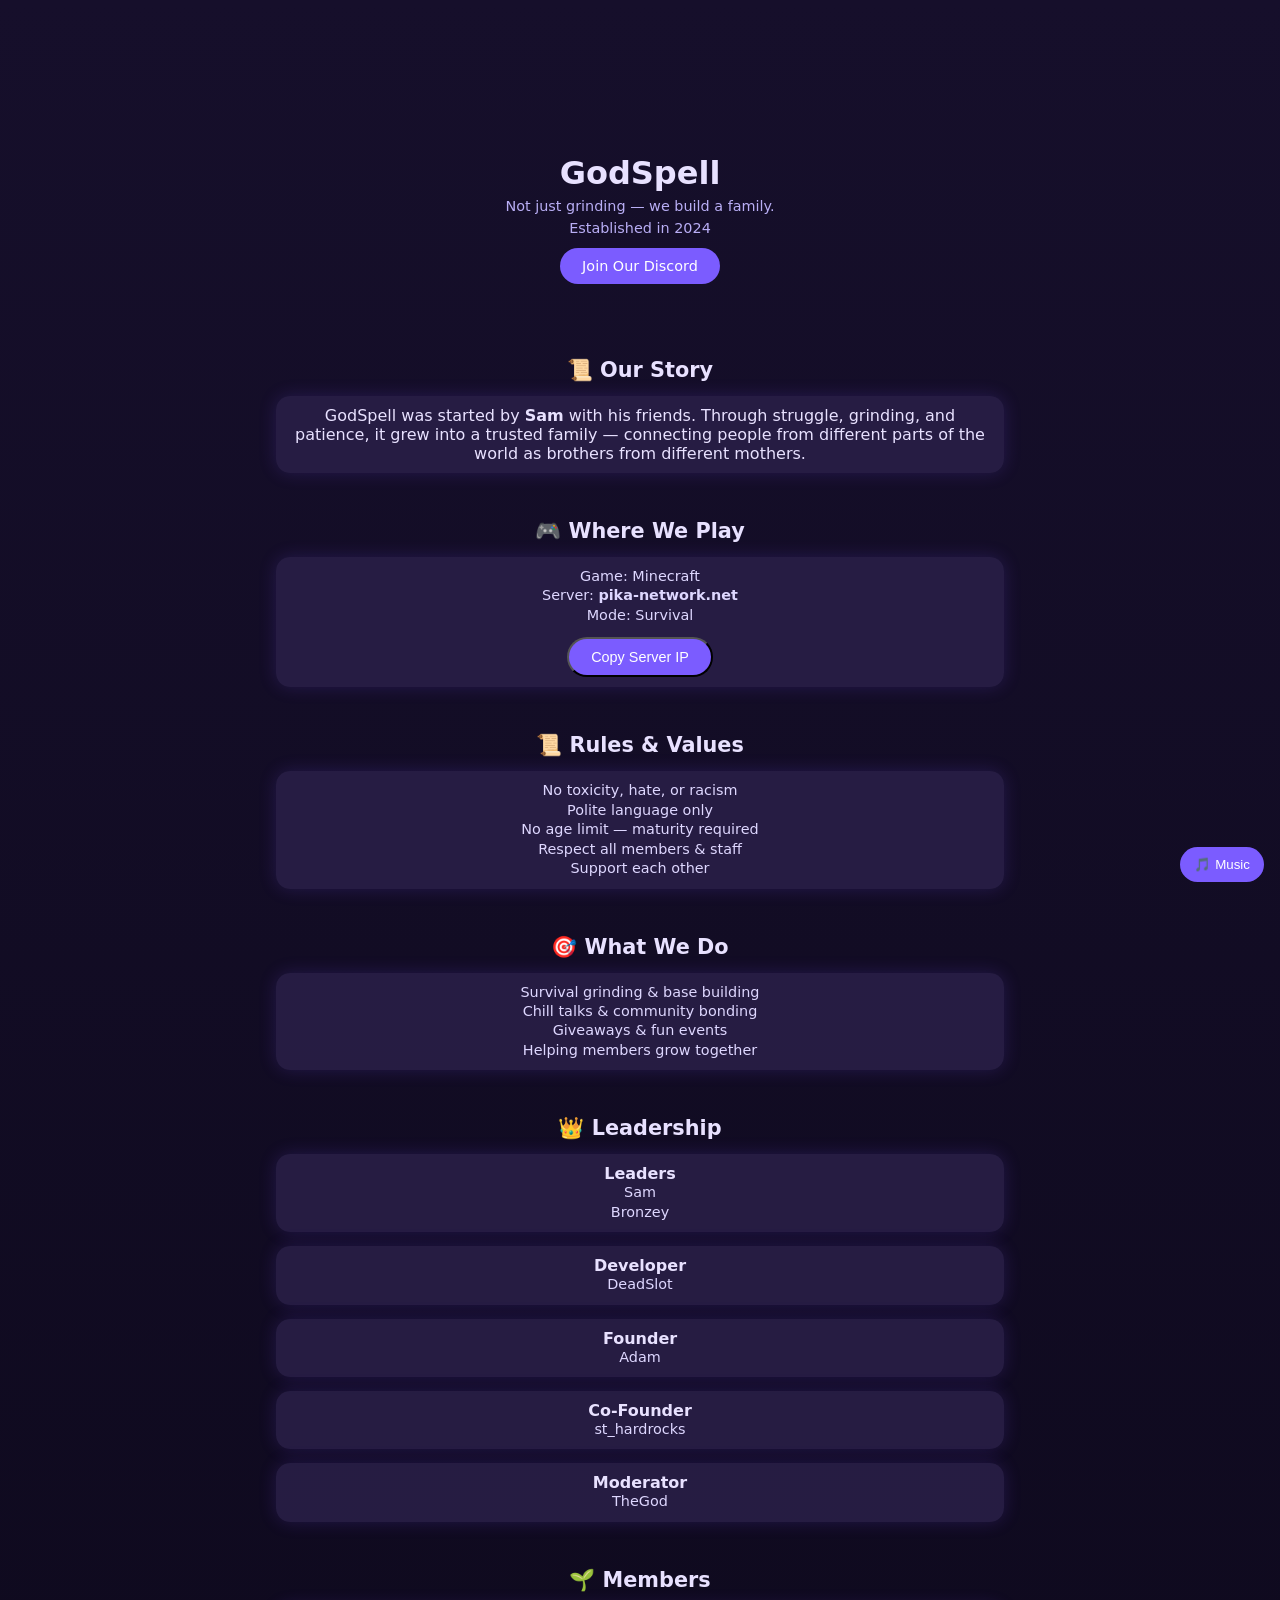
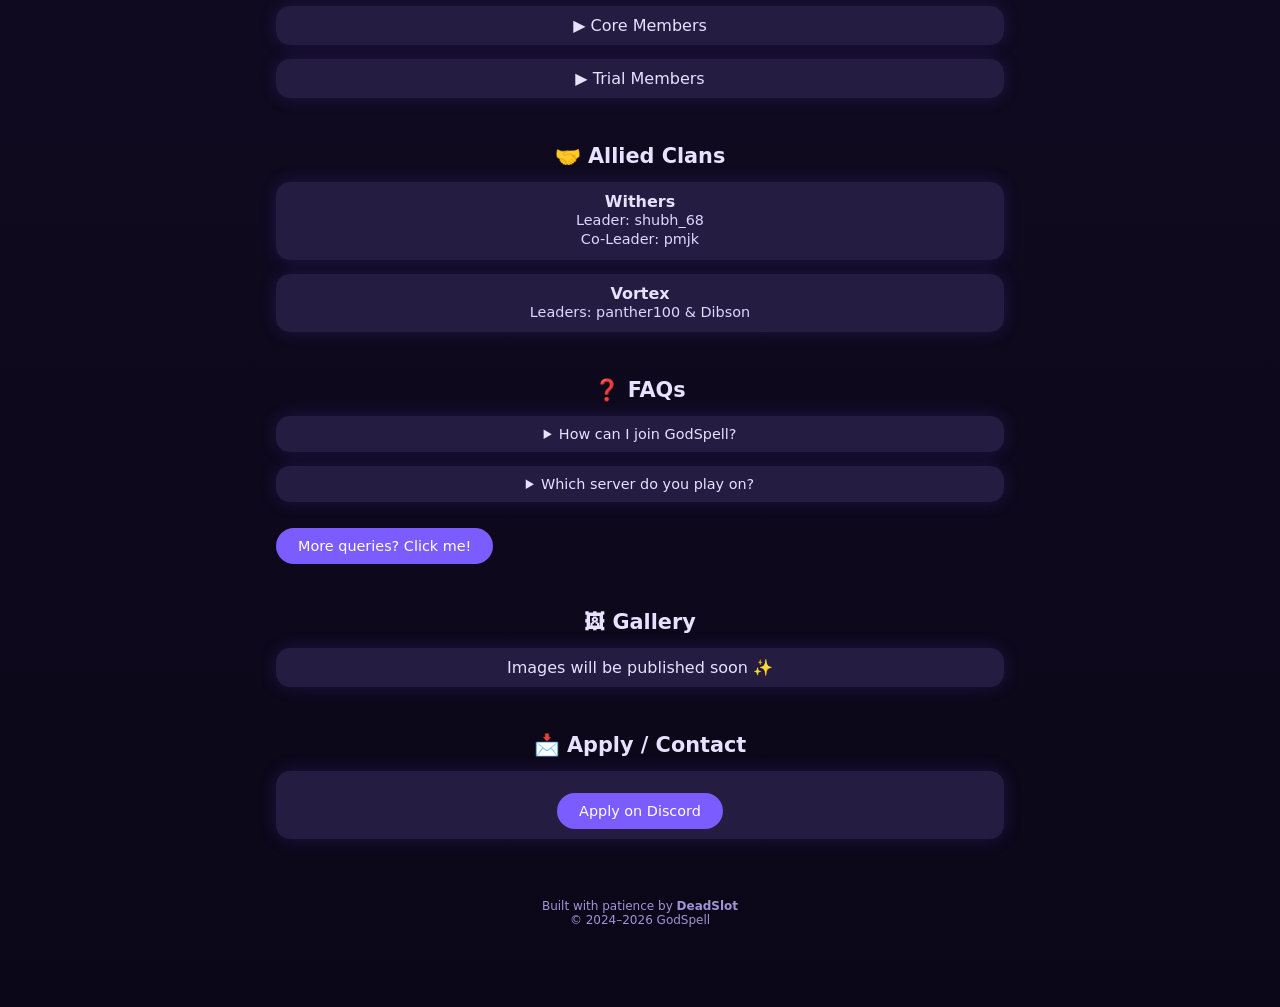
==== index.html @ ba887609 "Update index.html" ====
<!DOCTYPE html>
<html lang="en">
<head>
  <meta charset="UTF-8" />
  <meta name="viewport" content="width=device-width, initial-scale=1.0" />
  <title>GodSpell</title>
  <link rel="stylesheet" href="style.css" />
</head>

<body>

  <!-- BACKGROUND LAYERS -->
  <canvas id="bg-canvas"></canvas>
  <div id="particles"></div>

  <!-- HERO -->
  <header class="hero">
    <h1>GodSpell</h1>
    <p class="subtitle">Not just grinding — we build a family.</p>
    <p class="subtitle">Established in 2024</p>
    <a class="btn primary" href="https://discord.gg/YQVF7sy2gR">Join Our Discord</a>
  </header>

  <main class="container">

    <!-- STORY -->
    <section class="section">
      <h2>📜 Our Story</h2>
      <div class="card">
        GodSpell was started by <b>Sam</b> with his friends.  
        Through struggle, grinding, and patience, it grew into a trusted family —  
        connecting people from different parts of the world as brothers from different mothers.
      </div>
    </section>

    <!-- WHERE WE PLAY -->
    <section class="section">
      <h2>🎮 Where We Play</h2>
      <div class="card">
        <p>Game: Minecraft</p>
        <p>Server: <b>pika-network.net</b></p>
        <p>Mode: Survival</p>
        <button class="btn">Copy Server IP</button>
      </div>
    </section>

    <!-- RULES -->
    <section class="section">
      <h2>📜 Rules & Values</h2>
      <div class="card list">
        <p>No toxicity, hate, or racism</p>
        <p>Polite language only</p>
        <p>No age limit — maturity required</p>
        <p>Respect all members & staff</p>
        <p>Support each other</p>
      </div>
    </section>

    <!-- WHAT WE DO -->
    <section class="section">
      <h2>🎯 What We Do</h2>
      <div class="card list">
        <p>Survival grinding & base building</p>
        <p>Chill talks & community bonding</p>
        <p>Giveaways & fun events</p>
        <p>Helping members grow together</p>
      </div>
    </section>

    <!-- LEADERSHIP -->
    <section class="section">
      <h2>👑 Leadership</h2>

      <div class="card">
        <strong>Leaders</strong>
        <p>Sam</p>
        <p>Bronzey</p>
      </div>

      <div class="card">
        <strong>Developer</strong>
        <p>DeadSlot</p>
      </div>

      <div class="card">
        <strong>Founder</strong>
        <p>Adam</p>
      </div>

      <div class="card">
        <strong>Co-Founder</strong>
        <p>st_hardrocks</p>
      </div>

      <div class="card">
        <strong>Moderator</strong>
        <p>TheGod</p>
      </div>
    </section>

    <!-- MEMBERS -->
    <section class="section">
      <h2>🌱 Members</h2>
      <div class="card collapsible">▶ Core Members</div>
      <div class="card collapsible">▶ Trial Members</div>
    </section>

    <!-- ALLIES -->
    <section class="section">
      <h2>🤝 Allied Clans</h2>

      <div class="card">
        <strong>Withers</strong>
        <p>Leader: shubh_68</p>
        <p>Co-Leader: pmjk</p>
      </div>

      <div class="card">
        <strong>Vortex</strong>
        <p>Leaders: panther100 & Dibson</p>
      </div>
    </section>

    <!-- FAQ -->
    <section class="section">
      <h2>❓ FAQs</h2>

      <details class="card">
        <summary>How can I join GodSpell?</summary>
        <p>Join our Discord and apply for Trial or Core member.</p>
      </details>

      <details class="card">
        <summary>Which server do you play on?</summary>
        <p>Minecraft Survival on pika-network.net</p>
      </details>

      <a class="btn secondary" href="faq.html">More queries? Click me!</a>
    </section>

    <!-- GALLERY -->
    <section class="section">
      <h2>🖼 Gallery</h2>
      <div class="card muted">Images will be published soon ✨</div>
    </section>

    <!-- APPLY -->
    <section class="section">
      <h2>📩 Apply / Contact</h2>
      <div class="card">
        <a class="btn primary" href="https://discord.gg/YQVF7sy2gR">Apply on Discord</a>
      </div>
    </section>

    <!-- FOOTER -->
    <footer>
      Built with patience by <b>DeadSlot</b><br />
      © 2024–2026 GodSpell
    </footer>

  </main>

  <!-- AUDIO -->
  <audio id="bg-music" src="sounds/music.mp3" loop></audio>
  <audio id="click-sound" src="sounds/click.mp3"></audio>

  <!-- MUSIC TOGGLE -->
  <button id="music-toggle">🎵 Music</button>

  <!-- SCRIPT -->
  <script src="script.js"></script>
</body>
</html>
---- style.css ----
* {
  margin: 0;
  padding: 0;
  box-sizing: border-box;
}

body {
  font-family: Poppins, system-ui, sans-serif;
  background: linear-gradient(180deg, #160f2b, #0b0718);
  color: #e8e1ff;
}

.container {
  max-width: 760px;
  margin: auto;
  padding: 24px 16px 80px;
}

.hero {
  text-align: center;
  margin-bottom: 50px;
}

h1 {
  font-size: 2rem;
}

.subtitle {
  font-size: 0.9rem;
  color: #b9aef5;
  margin-top: 6px;
}

section {
  margin-bottom: 46px;
}

h2 {
  text-align: center;
  font-size: 1.3rem;
  margin-bottom: 14px;
}

.card {
  background: rgba(40, 30, 70, 0.9);
  border-radius: 14px;
  padding: 10px 14px;
  margin-bottom: 14px;
  text-align: center;
  box-shadow: 0 0 18px rgba(120, 80, 255, 0.18);
  animation: softGlow 6s ease-in-out infinite;
}

@keyframes softGlow {
  0% { box-shadow: 0 0 16px rgba(120,80,255,0.15); }
  50% { box-shadow: 0 0 24px rgba(120,80,255,0.25); }
  100% { box-shadow: 0 0 16px rgba(120,80,255,0.15); }
}

.card p {
  font-size: 0.9rem;
  line-height: 1.35;
  color: #ded7ff;
}

.btn {
  display: inline-block;
  padding: 10px 22px;
  border-radius: 999px;
  background: #7b5cff;
  color: white;
  font-size: 0.9rem;
  text-decoration: none;
  margin-top: 12px;
}

details summary {
  cursor: pointer;
  font-size: 0.9rem;
}

#music-toggle {
  position: fixed;
  right: 16px;
  bottom: 18px;
  border: none;
  padding: 10px 14px;
  border-radius: 999px;
  background: #7b5cff;
  color: white;
}

footer {
  text-align: center;
  font-size: 0.75rem;
  color: #9f95d6;
  margin-top: 60px;
}
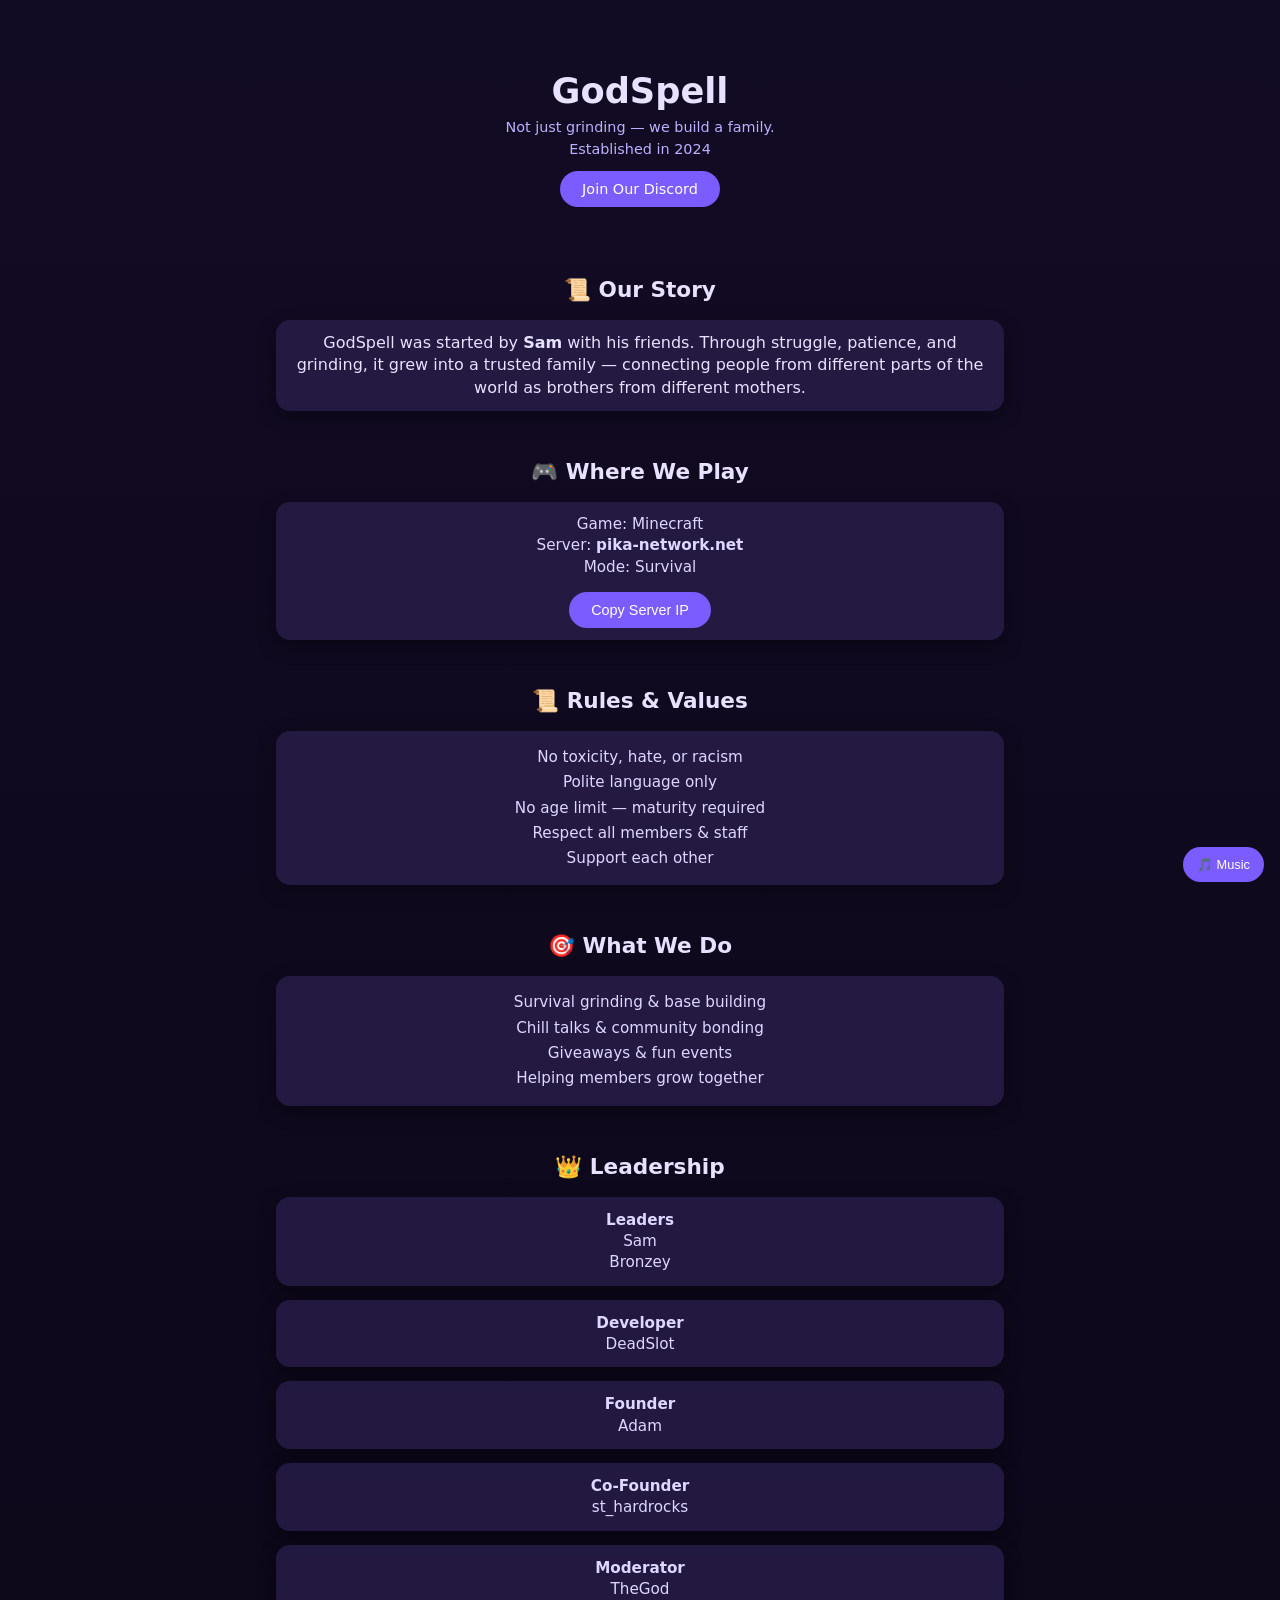
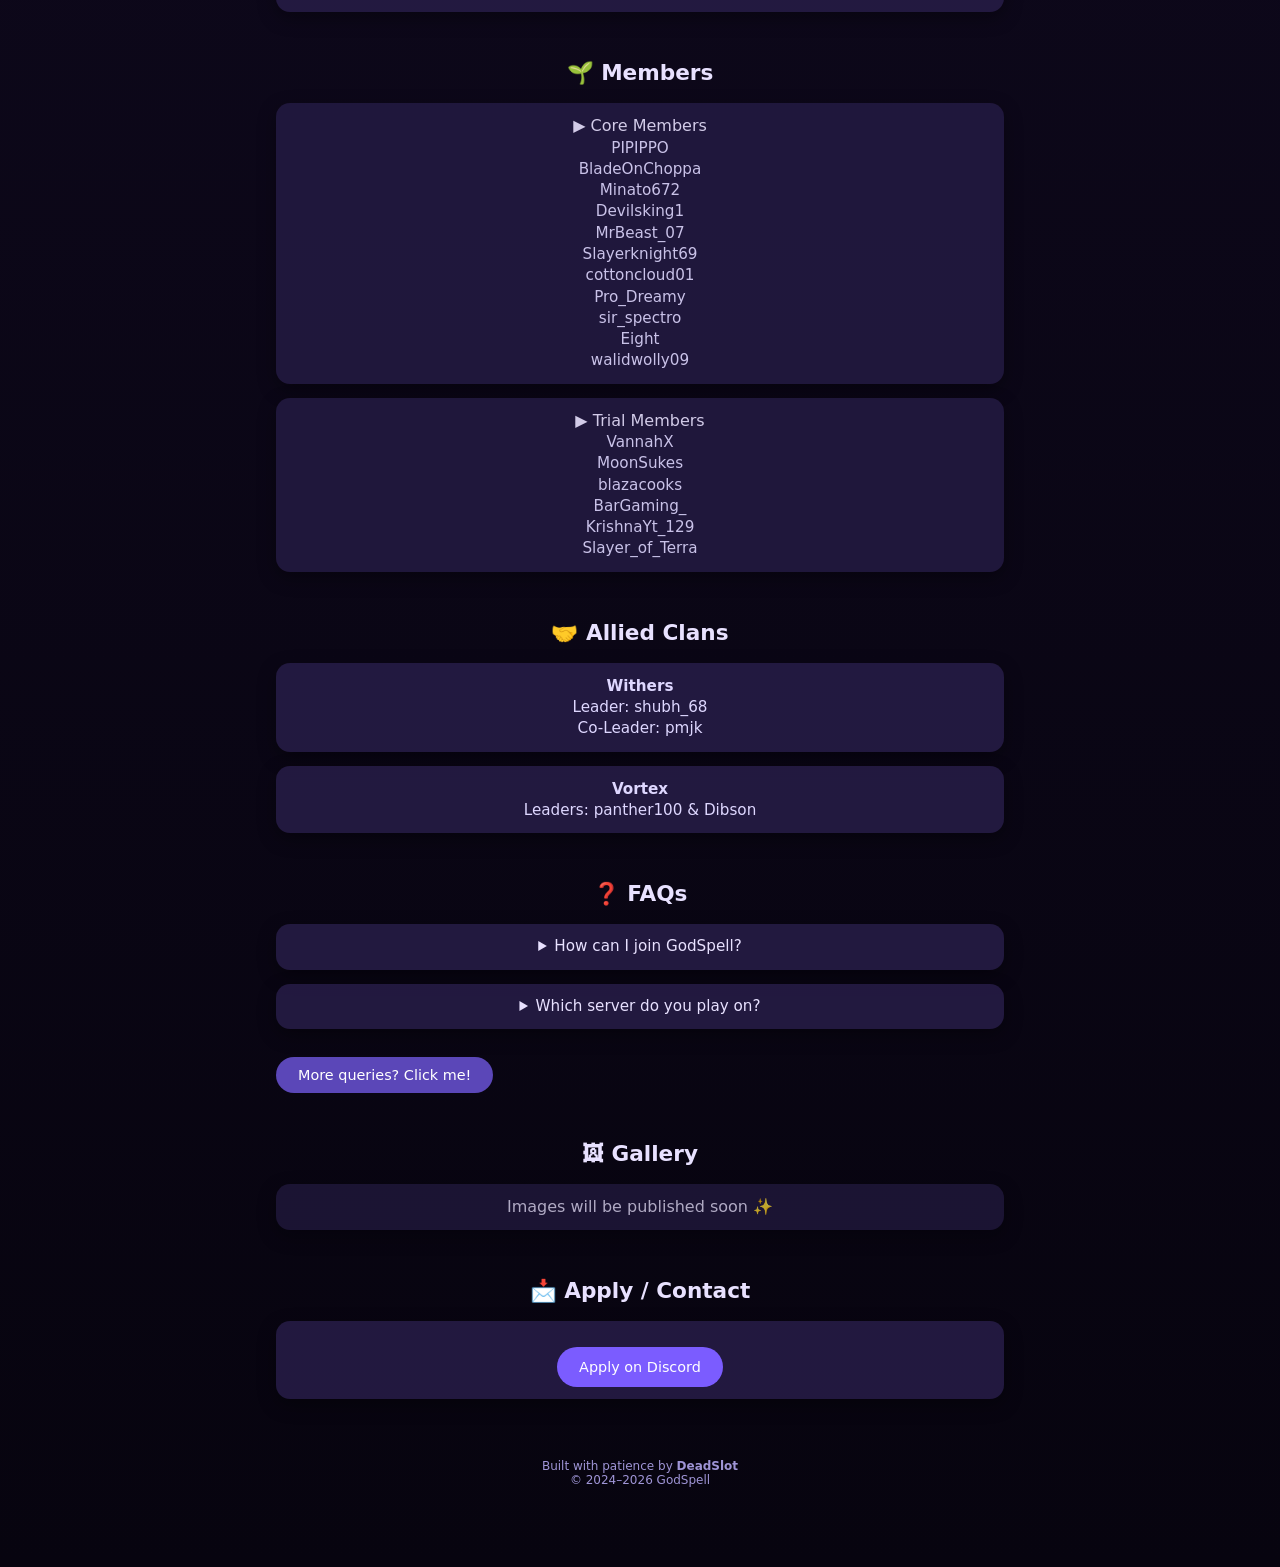
==== commit ff1f5e02: "Update index.html" ====
--- a/index.html
+++ b/index.html
@@ -3,32 +3,37 @@
 <head>
   <meta charset="UTF-8" />
   <meta name="viewport" content="width=device-width, initial-scale=1.0" />
-  <title>GodSpell</title>
+  <title>GodSpell | Minecraft Survival Clan</title>
+
+  <!-- META -->
+  <meta name="description" content="GodSpell is a calm Minecraft Survival clan on Pika Network. Built as a family, not just a grind. Established in 2024.">
+
+  <!-- CSS -->
   <link rel="stylesheet" href="style.css" />
 </head>
 
 <body>
-
-  <!-- BACKGROUND LAYERS -->
-  <canvas id="bg-canvas"></canvas>
-  <div id="particles"></div>
 
   <!-- HERO -->
   <header class="hero">
     <h1>GodSpell</h1>
     <p class="subtitle">Not just grinding — we build a family.</p>
     <p class="subtitle">Established in 2024</p>
-    <a class="btn primary" href="https://discord.gg/YQVF7sy2gR">Join Our Discord</a>
+
+    <a class="btn" href="https://discord.gg/YQVF7sy2gR" target="_blank">
+      Join Our Discord
+    </a>
   </header>
 
+  <!-- MAIN CONTENT -->
   <main class="container">
 
     <!-- STORY -->
     <section class="section">
       <h2>📜 Our Story</h2>
       <div class="card">
-        GodSpell was started by <b>Sam</b> with his friends.  
-        Through struggle, grinding, and patience, it grew into a trusted family —  
+        GodSpell was started by <b>Sam</b> with his friends.
+        Through struggle, patience, and grinding, it grew into a trusted family —
         connecting people from different parts of the world as brothers from different mothers.
       </div>
     </section>
@@ -40,7 +45,8 @@
         <p>Game: Minecraft</p>
         <p>Server: <b>pika-network.net</b></p>
         <p>Mode: Survival</p>
-        <button class="btn">Copy Server IP</button>
+
+        <button class="btn copy-ip">Copy Server IP</button>
       </div>
     </section>
 
@@ -56,7 +62,7 @@
       </div>
     </section>
 
-    <!-- WHAT WE DO -->
+    <!-- ACTIVITIES -->
     <section class="section">
       <h2>🎯 What We Do</h2>
       <div class="card list">
@@ -101,8 +107,35 @@
     <!-- MEMBERS -->
     <section class="section">
       <h2>🌱 Members</h2>
-      <div class="card collapsible">▶ Core Members</div>
-      <div class="card collapsible">▶ Trial Members</div>
+
+      <div class="card collapsible">
+        ▶ Core Members
+        <div class="hidden-content">
+          <p>PIPIPPO</p>
+          <p>BladeOnChoppa</p>
+          <p>Minato672</p>
+          <p>Devilsking1</p>
+          <p>MrBeast_07</p>
+          <p>Slayerknight69</p>
+          <p>cottoncloud01</p>
+          <p>Pro_Dreamy</p>
+          <p>sir_spectro</p>
+          <p>Eight</p>
+          <p>walidwolly09</p>
+        </div>
+      </div>
+
+      <div class="card collapsible">
+        ▶ Trial Members
+        <div class="hidden-content">
+          <p>VannahX</p>
+          <p>MoonSukes</p>
+          <p>blazacooks</p>
+          <p>BarGaming_</p>
+          <p>KrishnaYt_129</p>
+          <p>Slayer_of_Terra</p>
+        </div>
+      </div>
     </section>
 
     <!-- ALLIES -->
@@ -132,23 +165,29 @@
 
       <details class="card">
         <summary>Which server do you play on?</summary>
-        <p>Minecraft Survival on pika-network.net</p>
+        <p>We play Minecraft Survival on pika-network.net</p>
       </details>
 
-      <a class="btn secondary" href="faq.html">More queries? Click me!</a>
+      <a class="btn secondary" href="faq.html">
+        More queries? Click me!
+      </a>
     </section>
 
     <!-- GALLERY -->
     <section class="section">
       <h2>🖼 Gallery</h2>
-      <div class="card muted">Images will be published soon ✨</div>
+      <div class="card muted">
+        Images will be published soon ✨
+      </div>
     </section>
 
     <!-- APPLY -->
     <section class="section">
       <h2>📩 Apply / Contact</h2>
       <div class="card">
-        <a class="btn primary" href="https://discord.gg/YQVF7sy2gR">Apply on Discord</a>
+        <a class="btn" href="https://discord.gg/YQVF7sy2gR" target="_blank">
+          Apply on Discord
+        </a>
       </div>
     </section>
 
@@ -164,10 +203,10 @@
   <audio id="bg-music" src="sounds/music.mp3" loop></audio>
   <audio id="click-sound" src="sounds/click.mp3"></audio>
 
-  <!-- MUSIC TOGGLE -->
+  <!-- MUSIC BUTTON -->
   <button id="music-toggle">🎵 Music</button>
 
-  <!-- SCRIPT -->
+  <!-- JS -->
   <script src="script.js"></script>
 </body>
 </html>
--- a/style.css
+++ b/style.css
@@ -1,84 +1,144 @@
+/* ========== RESET ========== */
 * {
   margin: 0;
   padding: 0;
   box-sizing: border-box;
 }
 
+/* ========== BODY & BACKGROUND ========== */
 body {
-  font-family: Poppins, system-ui, sans-serif;
-  background: linear-gradient(180deg, #160f2b, #0b0718);
+  font-family: "Poppins", system-ui, sans-serif;
+  background: linear-gradient(180deg, #120b24, #07040f);
   color: #e8e1ff;
+  overflow-x: hidden;
 }
 
-.container {
-  max-width: 760px;
-  margin: auto;
-  padding: 24px 16px 80px;
+/* Canvas & particle layers */
+#bg-canvas,
+#particles {
+  position: fixed;
+  inset: 0;
+  pointer-events: none;
+  z-index: -1;
 }
 
+/* ========== HERO ========== */
 .hero {
   text-align: center;
-  margin-bottom: 50px;
+  padding: 70px 16px 50px;
 }
 
-h1 {
-  font-size: 2rem;
+.hero h1 {
+  font-size: 2.2rem;
+  margin-bottom: 8px;
 }
 
 .subtitle {
   font-size: 0.9rem;
-  color: #b9aef5;
+  color: #bdb1ff;
   margin-top: 6px;
 }
 
-section {
-  margin-bottom: 46px;
+/* ========== CONTAINER ========== */
+.container {
+  max-width: 760px;
+  margin: auto;
+  padding: 20px 16px 80px;
 }
 
-h2 {
-  text-align: center;
-  font-size: 1.3rem;
-  margin-bottom: 14px;
+/* ========== SECTIONS ========== */
+.section {
+  margin-bottom: 48px;
 }
 
+.section h2 {
+  text-align: center;
+  font-size: 1.35rem;
+  margin-bottom: 18px;
+}
+
+/* ========== CARDS ========== */
 .card {
-  background: rgba(40, 30, 70, 0.9);
+  background: rgba(38, 28, 70, 0.88);
   border-radius: 14px;
-  padding: 10px 14px;
+  padding: 12px 16px;
   margin-bottom: 14px;
   text-align: center;
-  box-shadow: 0 0 18px rgba(120, 80, 255, 0.18);
-  animation: softGlow 6s ease-in-out infinite;
+  line-height: 1.4;
+  box-shadow: 0 6px 18px rgba(0,0,0,0.35);
+  animation: idleFloat 7s ease-in-out infinite;
 }
 
-@keyframes softGlow {
-  0% { box-shadow: 0 0 16px rgba(120,80,255,0.15); }
-  50% { box-shadow: 0 0 24px rgba(120,80,255,0.25); }
-  100% { box-shadow: 0 0 16px rgba(120,80,255,0.15); }
+/* smaller cards for lists */
+.card.list p {
+  margin: 4px 0;
 }
 
-.card p {
-  font-size: 0.9rem;
-  line-height: 1.35;
+.card.muted {
+  opacity: 0.75;
+}
+
+/* subtle idle animation */
+@keyframes idleFloat {
+  0%   { transform: translateY(0); }
+  50%  { transform: translateY(-2px); }
+  100% { transform: translateY(0); }
+}
+
+/* collapsible cards */
+.collapsible {
+  cursor: pointer;
+  opacity: 0.9;
+}
+
+/* ========== TEXT ========== */
+.card p,
+.card strong {
+  font-size: 0.95rem;
   color: #ded7ff;
 }
 
+/* ========== BUTTONS ========== */
 .btn {
   display: inline-block;
+  margin-top: 14px;
   padding: 10px 22px;
   border-radius: 999px;
   background: #7b5cff;
   color: white;
   font-size: 0.9rem;
   text-decoration: none;
-  margin-top: 12px;
+  border: none;
 }
 
+.btn.secondary {
+  background: #5b47b8;
+}
+
+.btn:active {
+  transform: scale(0.96);
+}
+
+/* ========== DETAILS / FAQ ========== */
 details summary {
   cursor: pointer;
+  font-size: 0.95rem;
+}
+
+details p {
+  margin-top: 8px;
   font-size: 0.9rem;
 }
 
+/* ========== FOOTER ========== */
+footer {
+  margin-top: 60px;
+  text-align: center;
+  font-size: 0.75rem;
+  color: #9f95d6;
+}
+
+/* ========== MUSIC BUTTON ========== */
 #music-toggle {
   position: fixed;
   right: 16px;
@@ -88,11 +148,50 @@
   border-radius: 999px;
   background: #7b5cff;
   color: white;
+  font-size: 0.8rem;
+  z-index: 1000;
 }
 
-footer {
-  text-align: center;
-  font-size: 0.75rem;
-  color: #9f95d6;
-  margin-top: 60px;
+/* ========== BUBBLES (for JS) ========== */
+.bubble {
+  position: fixed;
+  width: 10px;
+  height: 10px;
+  background: rgba(180,140,255,0.6);
+  border-radius: 50%;
+  pointer-events: none;
+  animation: bubblePop 1.2s ease-out forwards;
 }
+
+@keyframes bubblePop {
+  from { transform: scale(1); opacity: 0.8; }
+  to   { transform: scale(2); opacity: 0; }
+}
+
+/* ========== FALLING LEAVES (for JS) ========== */
+.leaf {
+  position: fixed;
+  top: -20px;
+  width: 12px;
+  height: 12px;
+  background: rgba(160,120,255,0.7);
+  border-radius: 3px;
+  animation: fall linear forwards;
+}
+
+@keyframes fall {
+  to {
+    transform: translateY(110vh) rotate(360deg);
+    opacity: 0;
+  }
+}
+
+/* ========== MOBILE ========== */
+@media (max-width: 520px) {
+  .hero h1 {
+    font-size: 1.9rem;
+  }
+  .section {
+    margin-bottom: 52px;
+  }
+}
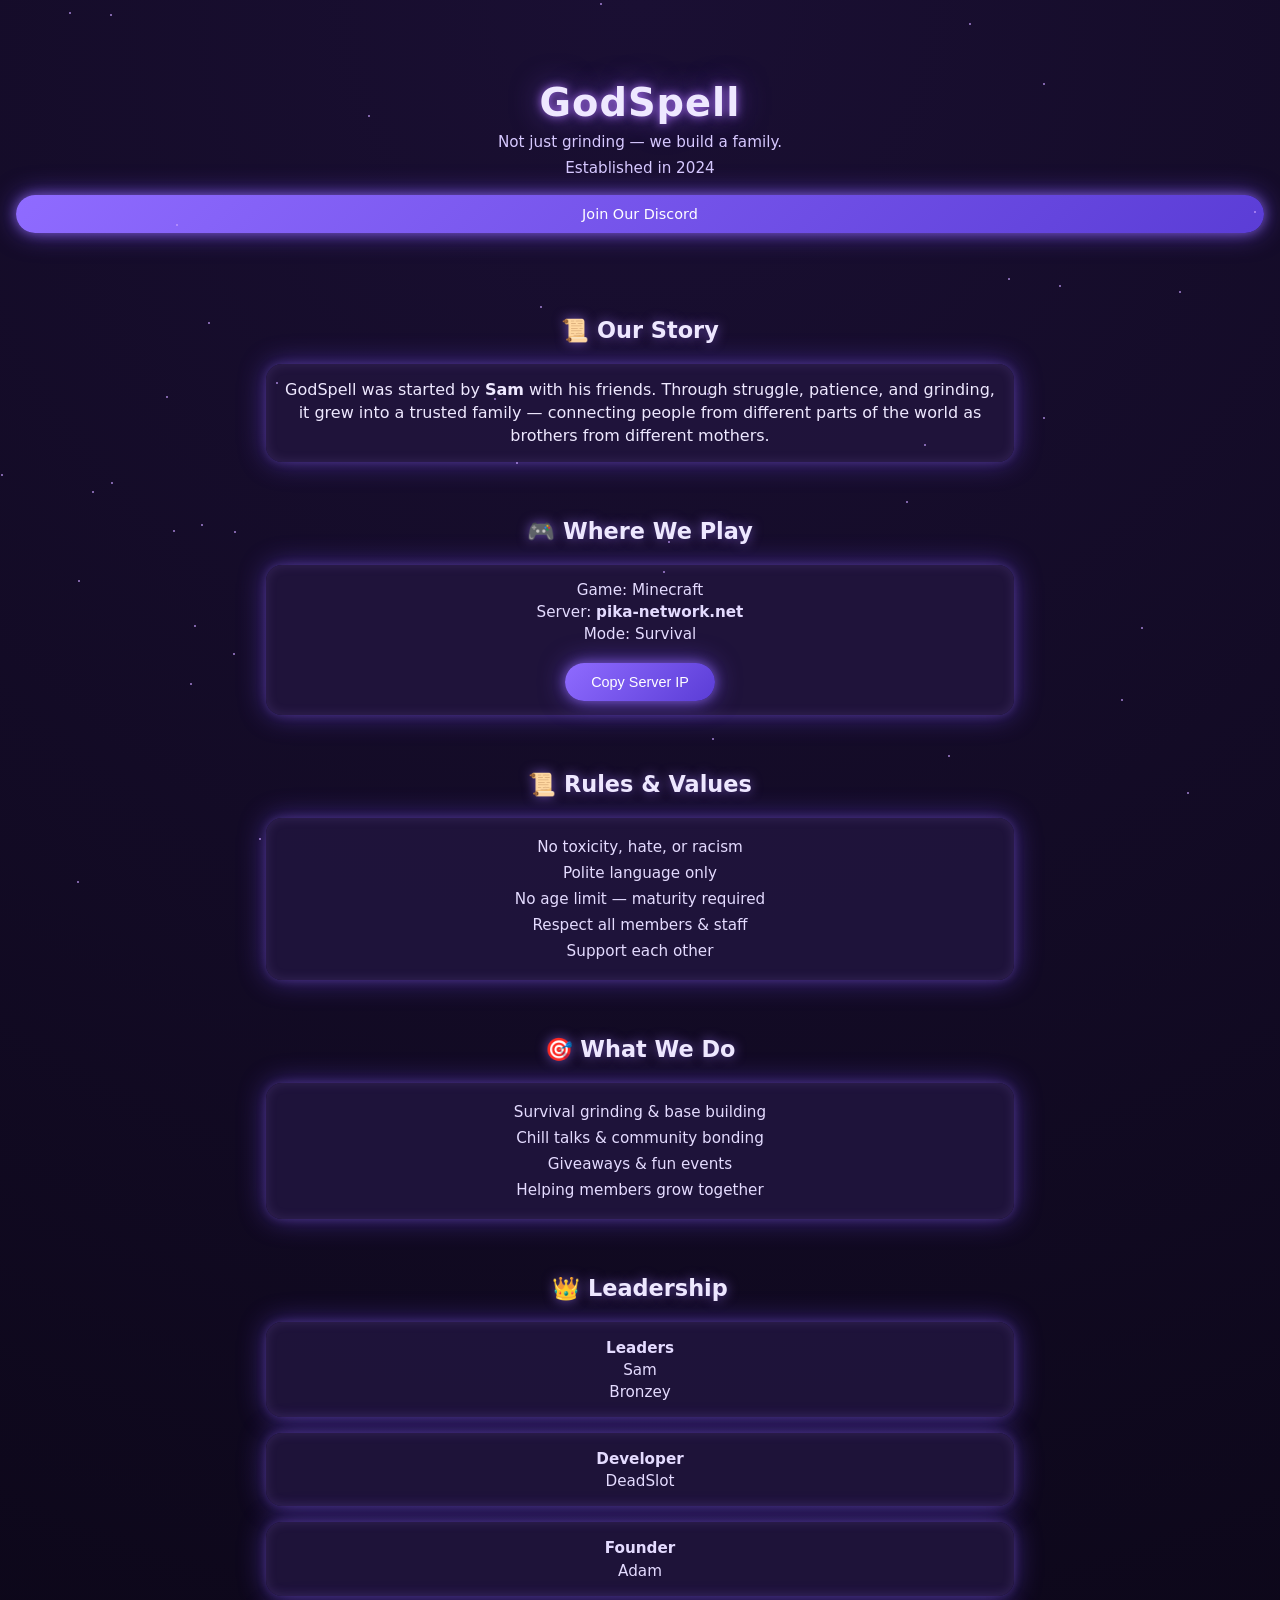
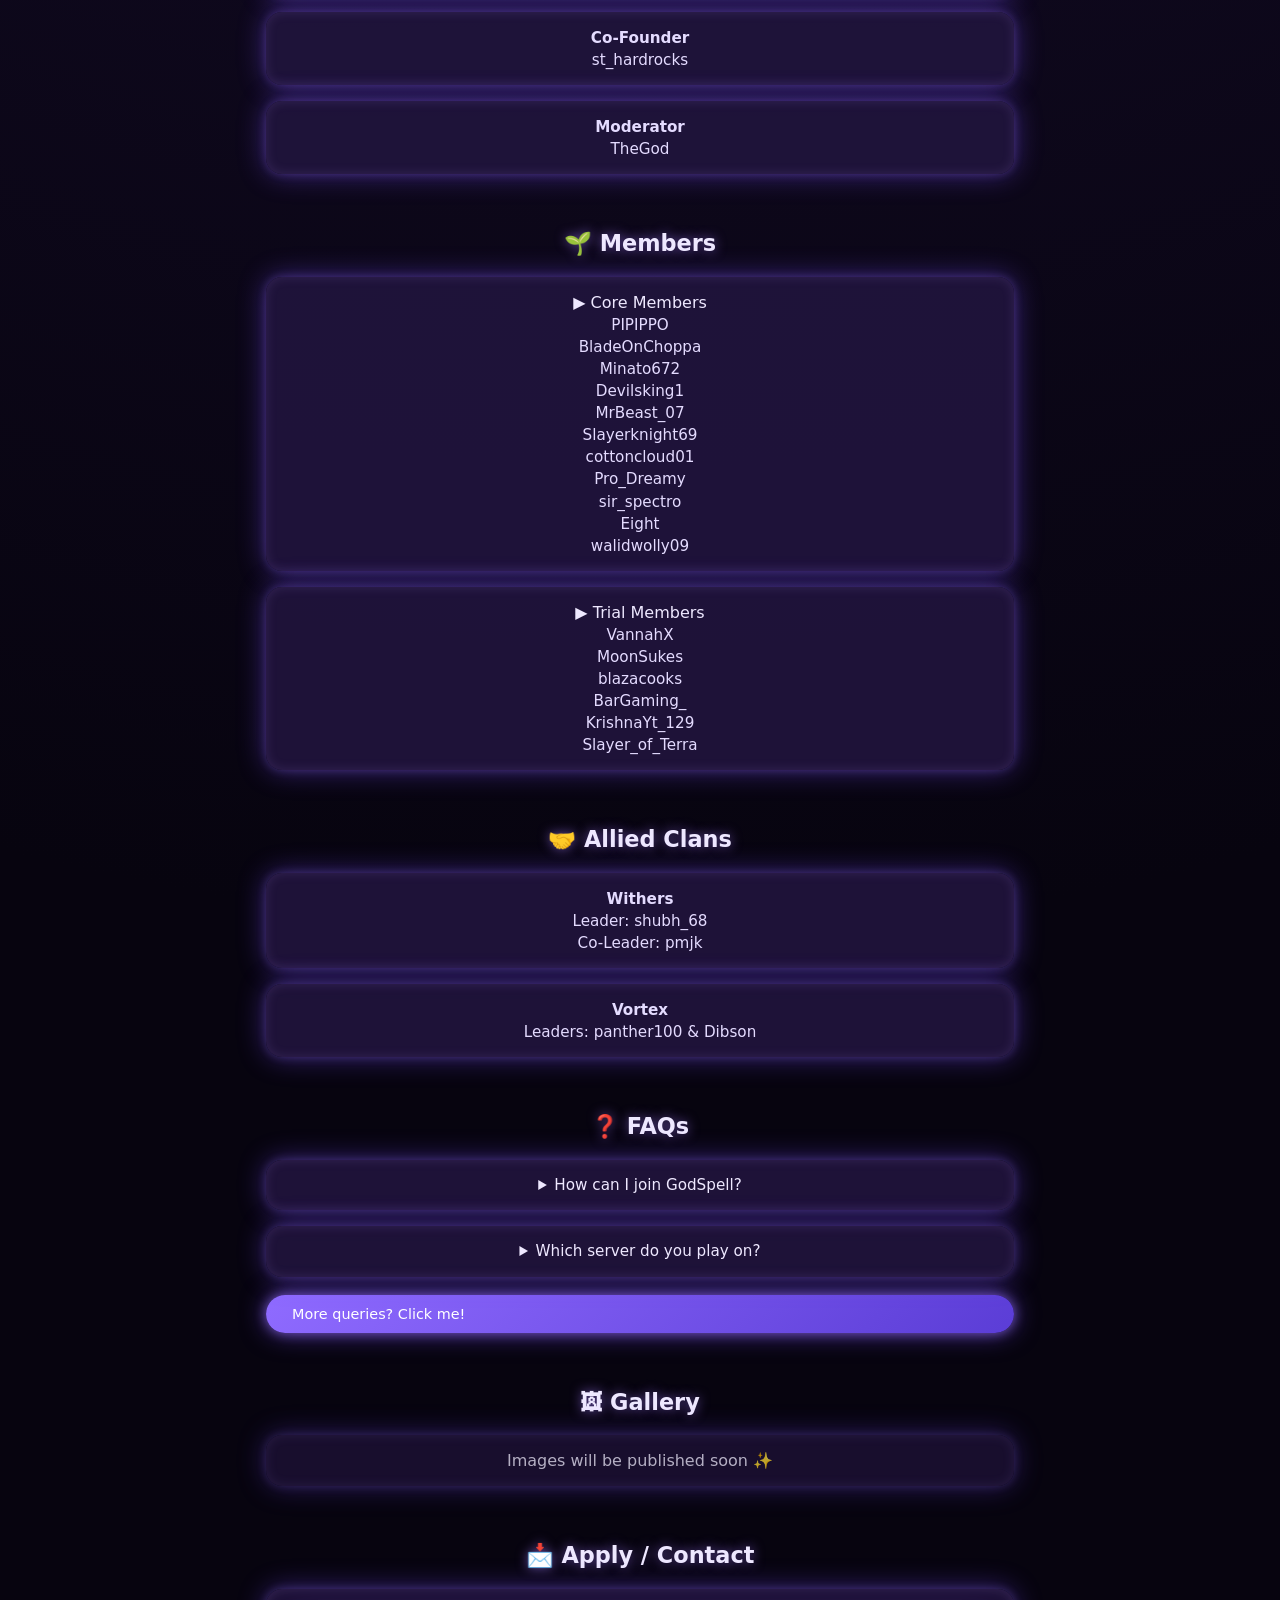
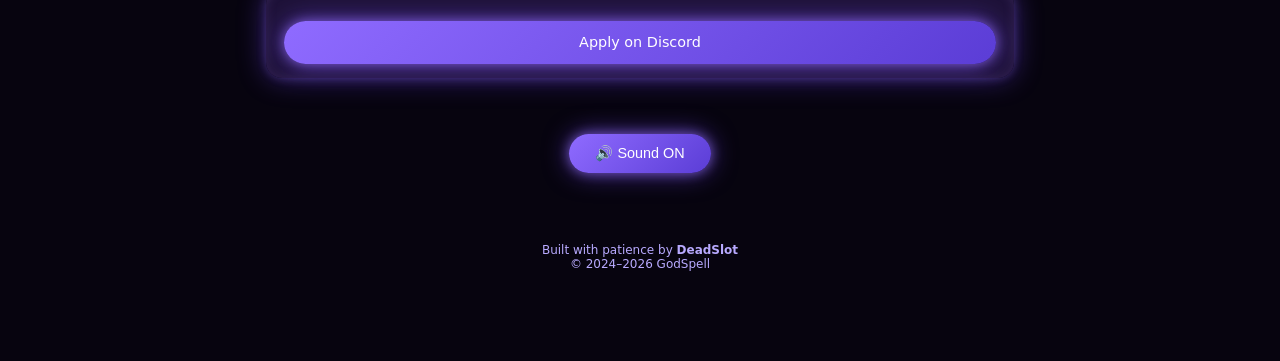
==== commit 093ae70f: "Update index.html" ====
--- a/index.html
+++ b/index.html
@@ -5,10 +5,8 @@
   <meta name="viewport" content="width=device-width, initial-scale=1.0" />
   <title>GodSpell | Minecraft Survival Clan</title>
 
-  <!-- META -->
   <meta name="description" content="GodSpell is a calm Minecraft Survival clan on Pika Network. Built as a family, not just a grind. Established in 2024.">
 
-  <!-- CSS -->
   <link rel="stylesheet" href="style.css" />
 </head>
 
@@ -25,7 +23,7 @@
     </a>
   </header>
 
-  <!-- MAIN CONTENT -->
+  <!-- MAIN -->
   <main class="container">
 
     <!-- STORY -->
@@ -191,6 +189,13 @@
       </div>
     </section>
 
+    <!-- SOUND TOGGLE -->
+    <section class="section">
+      <button id="sound-toggle" class="btn secondary">
+        🔊 Sound ON
+      </button>
+    </section>
+
     <!-- FOOTER -->
     <footer>
       Built with patience by <b>DeadSlot</b><br />
@@ -199,14 +204,11 @@
 
   </main>
 
-  <!-- AUDIO -->
-  <audio id="bg-music" src="sounds/music.mp3" loop></audio>
+  <!-- CLICK SOUND -->
   <audio id="click-sound" src="sounds/click.mp3"></audio>
-
-  <!-- MUSIC BUTTON -->
-  <button id="music-toggle">🎵 Music</button>
 
   <!-- JS -->
   <script src="script.js"></script>
+
 </body>
 </html>
--- a/style.css
+++ b/style.css
@@ -1,197 +1,252 @@
-/* ========== RESET ========== */
+/* ================= RESET ================= */
 * {
   margin: 0;
   padding: 0;
   box-sizing: border-box;
 }
 
-/* ========== BODY & BACKGROUND ========== */
+/* ================= BODY ================= */
 body {
   font-family: "Poppins", system-ui, sans-serif;
-  background: linear-gradient(180deg, #120b24, #07040f);
-  color: #e8e1ff;
+  background: radial-gradient(circle at top, #1a0f33, #07040f 70%);
+  color: #eee8ff;
   overflow-x: hidden;
 }
 
-/* Canvas & particle layers */
-#bg-canvas,
-#particles {
-  position: fixed;
-  inset: 0;
-  pointer-events: none;
-  z-index: -1;
-}
-
-/* ========== HERO ========== */
+/* ================= HERO ================= */
 .hero {
   text-align: center;
-  padding: 70px 16px 50px;
+  padding: 80px 16px 60px;
 }
 
 .hero h1 {
-  font-size: 2.2rem;
-  margin-bottom: 8px;
+  font-size: 2.4rem;
+  letter-spacing: 1px;
+  text-shadow:
+    0 0 10px rgba(180, 120, 255, 0.9),
+    0 0 30px rgba(140, 90, 255, 0.6);
 }
 
 .subtitle {
-  font-size: 0.9rem;
-  color: #bdb1ff;
-  margin-top: 6px;
-}
-
-/* ========== CONTAINER ========== */
+  font-size: 0.95rem;
+  color: #d6c8ff;
+  margin-top: 8px;
+}
+
+/* ================= CONTAINER ================= */
 .container {
-  max-width: 760px;
+  max-width: 780px;
   margin: auto;
-  padding: 20px 16px 80px;
-}
-
-/* ========== SECTIONS ========== */
+  padding: 24px 16px 90px;
+}
+
+/* ================= SECTIONS ================= */
 .section {
-  margin-bottom: 48px;
+  margin-bottom: 56px;
 }
 
 .section h2 {
   text-align: center;
-  font-size: 1.35rem;
-  margin-bottom: 18px;
-}
-
-/* ========== CARDS ========== */
+  font-size: 1.4rem;
+  margin-bottom: 20px;
+  text-shadow: 0 0 12px rgba(160, 120, 255, 0.6);
+}
+
+/* ================= CARDS ================= */
 .card {
-  background: rgba(38, 28, 70, 0.88);
-  border-radius: 14px;
-  padding: 12px 16px;
-  margin-bottom: 14px;
-  text-align: center;
-  line-height: 1.4;
-  box-shadow: 0 6px 18px rgba(0,0,0,0.35);
-  animation: idleFloat 7s ease-in-out infinite;
-}
-
-/* smaller cards for lists */
+  background: rgba(32, 20, 60, 0.92);
+  border-radius: 16px;
+  padding: 14px 18px;
+  margin-bottom: 16px;
+  text-align: center;
+  line-height: 1.45;
+  position: relative;
+
+  box-shadow:
+    0 0 10px rgba(160, 120, 255, 0.25),
+    0 0 28px rgba(120, 80, 255, 0.45),
+    inset 0 0 12px rgba(180, 140, 255, 0.15);
+
+  animation: neonFloat 8s ease-in-out infinite;
+}
+
+/* Neon idle animation */
+@keyframes neonFloat {
+  0% {
+    box-shadow:
+      0 0 10px rgba(160, 120, 255, 0.25),
+      0 0 28px rgba(120, 80, 255, 0.45),
+      inset 0 0 12px rgba(180, 140, 255, 0.15);
+  }
+  50% {
+    box-shadow:
+      0 0 16px rgba(190, 150, 255, 0.55),
+      0 0 42px rgba(150, 100, 255, 0.75),
+      inset 0 0 18px rgba(200, 160, 255, 0.3);
+  }
+  100% {
+    box-shadow:
+      0 0 10px rgba(160, 120, 255, 0.25),
+      0 0 28px rgba(120, 80, 255, 0.45),
+      inset 0 0 12px rgba(180, 140, 255, 0.15);
+  }
+}
+
+/* List cards */
 .card.list p {
   margin: 4px 0;
 }
 
+/* Muted card */
 .card.muted {
   opacity: 0.75;
 }
 
-/* subtle idle animation */
-@keyframes idleFloat {
-  0%   { transform: translateY(0); }
-  50%  { transform: translateY(-2px); }
-  100% { transform: translateY(0); }
-}
-
-/* collapsible cards */
-.collapsible {
-  cursor: pointer;
-  opacity: 0.9;
-}
-
-/* ========== TEXT ========== */
+/* ================= TEXT ================= */
 .card p,
 .card strong {
   font-size: 0.95rem;
-  color: #ded7ff;
-}
-
-/* ========== BUTTONS ========== */
-.btn {
-  display: inline-block;
-  margin-top: 14px;
-  padding: 10px 22px;
+  color: #e4dbff;
+}
+
+/* ================= BUTTONS ================= */
+.btn,
+button {
+  display: block;
+  margin: 18px auto 0;
+  padding: 11px 26px;
   border-radius: 999px;
-  background: #7b5cff;
+  background: linear-gradient(135deg, #8f6bff, #5b3dd6);
   color: white;
   font-size: 0.9rem;
+  border: none;
   text-decoration: none;
+
+  box-shadow:
+    0 0 12px rgba(160, 120, 255, 0.6),
+    0 0 26px rgba(120, 80, 255, 0.6);
+}
+
+.btn:active,
+button:active {
+  transform: scale(0.95);
+}
+
+/* ================= FAQ SEARCH ================= */
+.faq-search-wrap {
+  display: flex;
+  justify-content: center;
+  margin-bottom: 36px;
+}
+
+#faqSearch {
+  width: 100%;
+  max-width: 540px;
+  padding: 16px 24px;
+  border-radius: 999px;
   border: none;
-}
-
-.btn.secondary {
-  background: #5b47b8;
-}
-
-.btn:active {
-  transform: scale(0.96);
-}
-
-/* ========== DETAILS / FAQ ========== */
+  outline: none;
+  background: rgba(25, 15, 55, 0.95);
+  color: #fff;
+  font-size: 1rem;
+
+  box-shadow:
+    0 0 14px rgba(180, 140, 255, 0.6),
+    0 0 34px rgba(140, 90, 255, 0.8);
+}
+
+#faqSearch::placeholder {
+  color: #cbbcff;
+}
+
+/* ================= DETAILS / FAQ ================= */
 details summary {
   cursor: pointer;
   font-size: 0.95rem;
 }
 
 details p {
-  margin-top: 8px;
-  font-size: 0.9rem;
-}
-
-/* ========== FOOTER ========== */
-footer {
-  margin-top: 60px;
-  text-align: center;
-  font-size: 0.75rem;
-  color: #9f95d6;
-}
-
-/* ========== MUSIC BUTTON ========== */
+  margin-top: 10px;
+}
+
+/* ================= MUSIC BUTTON ================= */
 #music-toggle {
   position: fixed;
-  right: 16px;
-  bottom: 18px;
-  border: none;
+  right: 18px;
+  bottom: 20px;
   padding: 10px 14px;
   border-radius: 999px;
-  background: #7b5cff;
+  background: linear-gradient(135deg, #8f6bff, #5b3dd6);
   color: white;
-  font-size: 0.8rem;
   z-index: 1000;
-}
-
-/* ========== BUBBLES (for JS) ========== */
+
+  box-shadow:
+    0 0 16px rgba(160, 120, 255, 0.8),
+    0 0 30px rgba(120, 80, 255, 0.8);
+}
+
+/* ================= FOOTER ================= */
+footer {
+  margin-top: 70px;
+  text-align: center;
+  font-size: 0.75rem;
+  color: #b8aaff;
+}
+
+/* ================= REVEAL ANIMATION ================= */
+.reveal {
+  opacity: 0;
+  transform: translateY(30px);
+  transition: all 0.9s ease;
+}
+
+.reveal-show {
+  opacity: 1;
+  transform: translateY(0);
+}
+
+/* ================= BUBBLES ================= */
 .bubble {
   position: fixed;
   width: 10px;
   height: 10px;
-  background: rgba(180,140,255,0.6);
+  background: rgba(200, 160, 255, 0.75);
   border-radius: 50%;
   pointer-events: none;
   animation: bubblePop 1.2s ease-out forwards;
 }
 
 @keyframes bubblePop {
-  from { transform: scale(1); opacity: 0.8; }
-  to   { transform: scale(2); opacity: 0; }
-}
-
-/* ========== FALLING LEAVES (for JS) ========== */
+  to {
+    transform: scale(3);
+    opacity: 0;
+  }
+}
+
+/* ================= FALLING LEAVES ================= */
 .leaf {
   position: fixed;
   top: -20px;
   width: 12px;
   height: 12px;
-  background: rgba(160,120,255,0.7);
+  background: rgba(180, 140, 255, 0.7);
   border-radius: 3px;
   animation: fall linear forwards;
 }
 
 @keyframes fall {
   to {
-    transform: translateY(110vh) rotate(360deg);
+    transform: translateY(120vh) rotate(360deg);
     opacity: 0;
   }
 }
 
-/* ========== MOBILE ========== */
+/* ================= MOBILE ================= */
 @media (max-width: 520px) {
   .hero h1 {
-    font-size: 1.9rem;
+    font-size: 2rem;
   }
   .section {
-    margin-bottom: 52px;
-  }
-}
+    margin-bottom: 60px;
+  }
+}
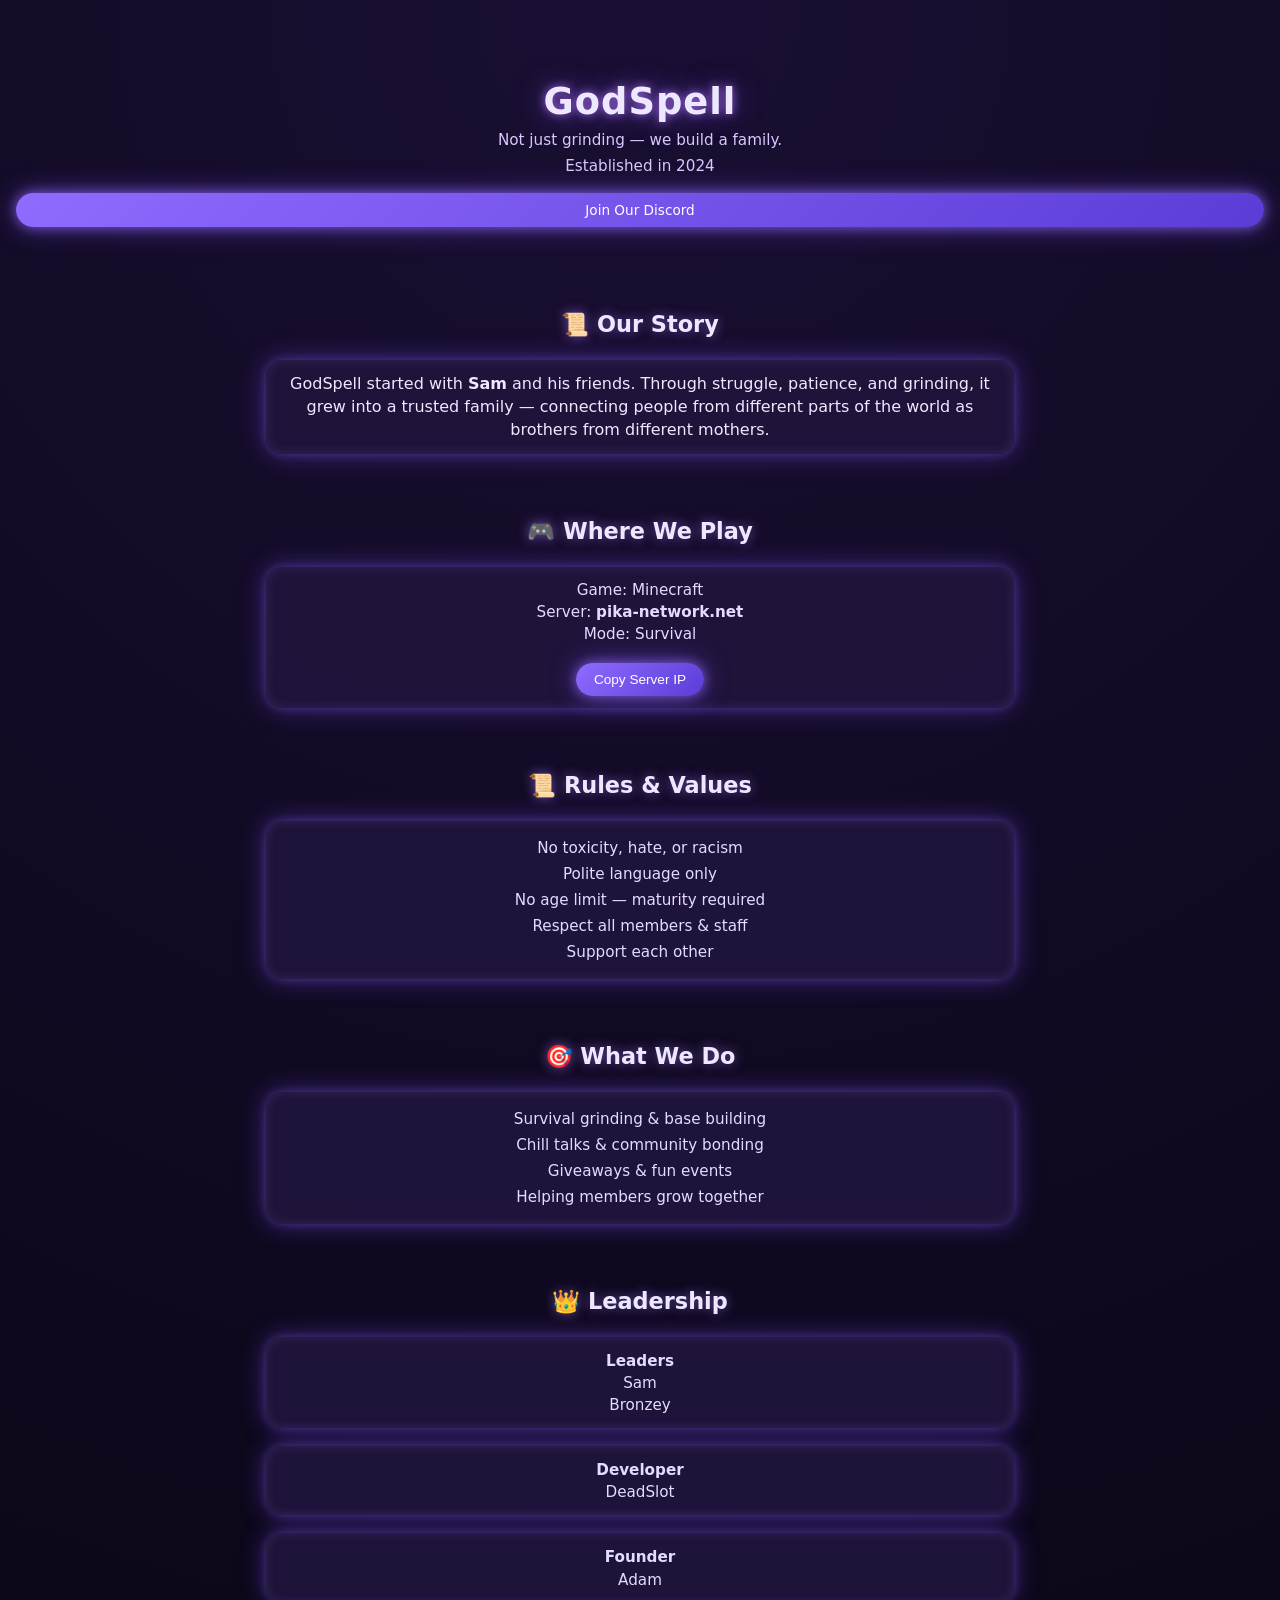
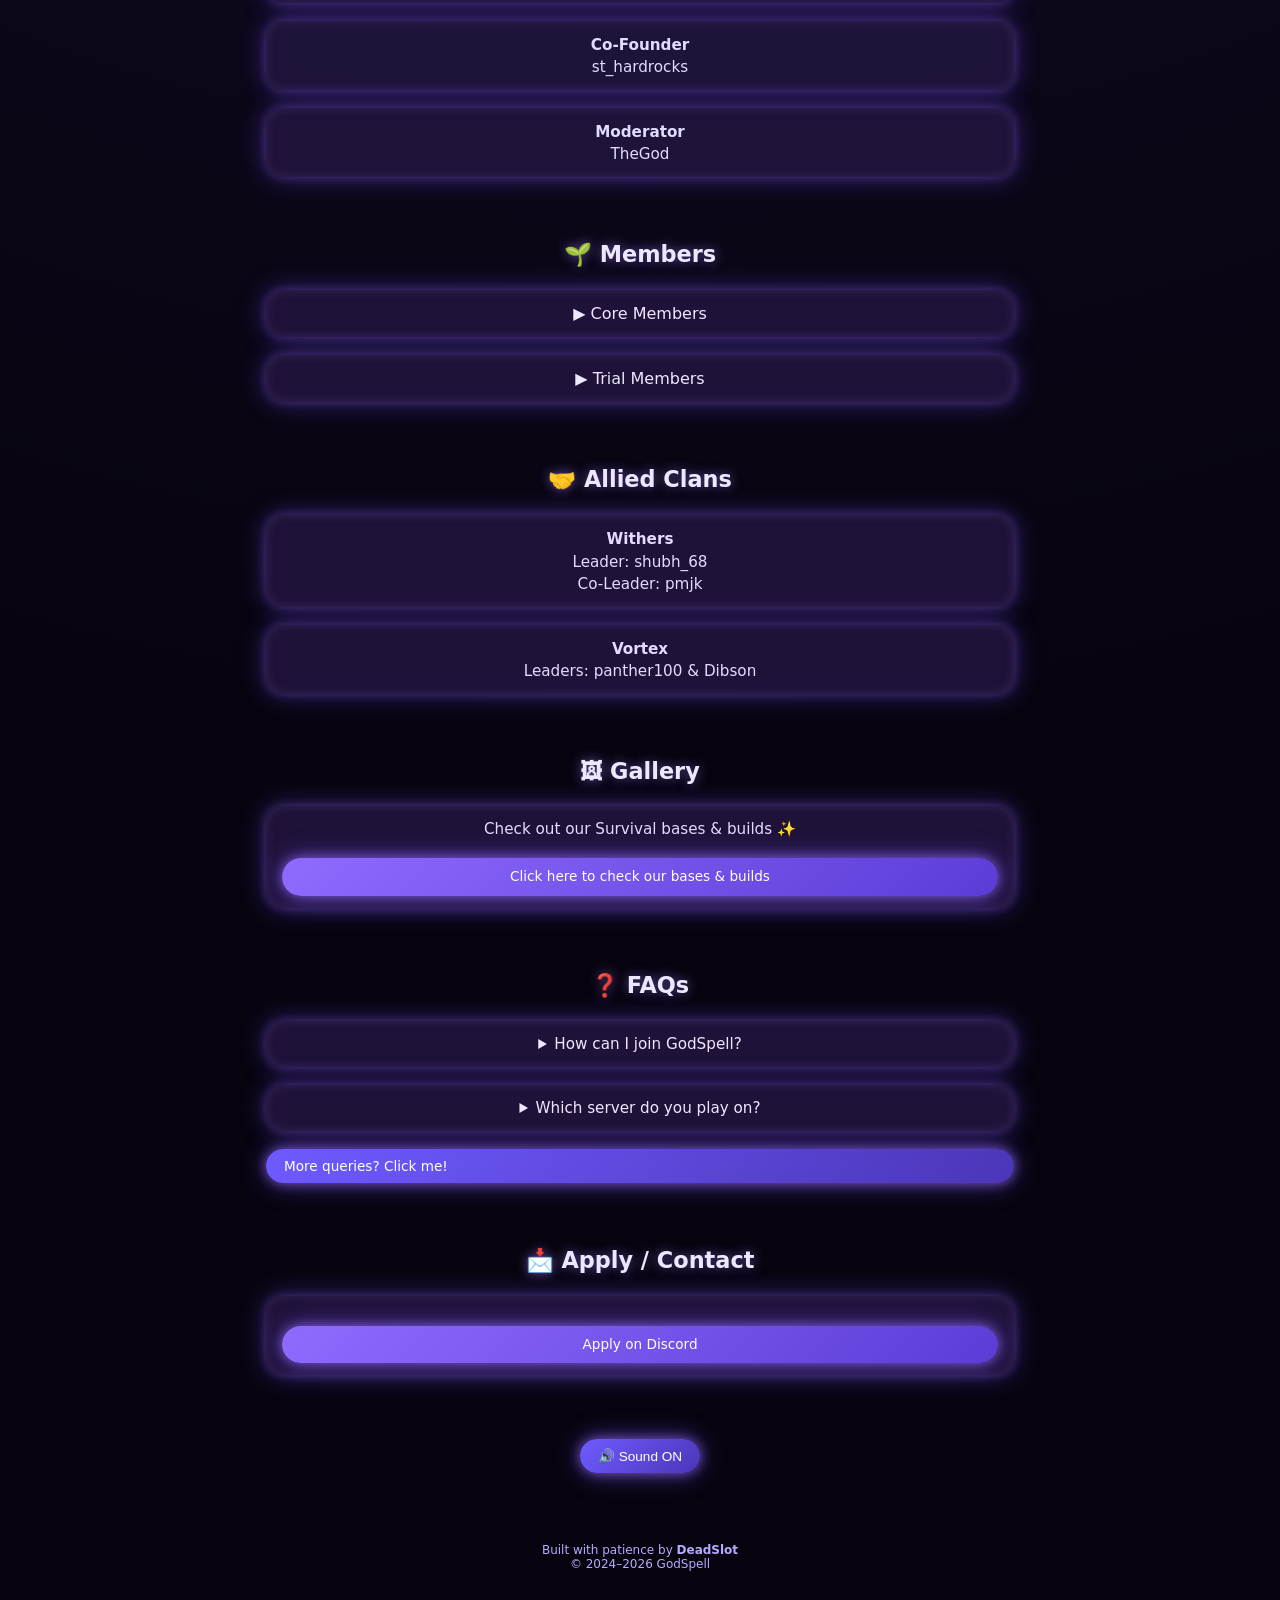
==== commit b45c013c: "Update description and add gallery section" ====
--- a/index.html
+++ b/index.html
@@ -5,7 +5,7 @@
   <meta name="viewport" content="width=device-width, initial-scale=1.0" />
   <title>GodSpell | Minecraft Survival Clan</title>
 
-  <meta name="description" content="GodSpell is a calm Minecraft Survival clan on Pika Network. Built as a family, not just a grind. Established in 2024.">
+  <meta name="description" content="GodSpell is a Minecraft Survival clan on Pika Network. Built as a family, not just a grind. Established in 2024.">
 
   <link rel="stylesheet" href="style.css" />
 </head>
@@ -30,7 +30,7 @@
     <section class="section">
       <h2>📜 Our Story</h2>
       <div class="card">
-        GodSpell was started by <b>Sam</b> with his friends.
+        GodSpell started with <b>Sam</b> and his friends.
         Through struggle, patience, and grinding, it grew into a trusted family —
         connecting people from different parts of the world as brothers from different mothers.
       </div>
@@ -152,6 +152,17 @@
       </div>
     </section>
 
+    <!-- GALLERY -->
+    <section class="section">
+      <h2>🖼 Gallery</h2>
+      <div class="card">
+        <p>Check out our Survival bases & builds ✨</p>
+        <a class="btn" href="gallery.html" target="_blank">
+          Click here to check our bases & builds
+        </a>
+      </div>
+    </section>
+
     <!-- FAQ -->
     <section class="section">
       <h2>❓ FAQs</h2>
@@ -169,14 +180,6 @@
       <a class="btn secondary" href="faq.html">
         More queries? Click me!
       </a>
-    </section>
-
-    <!-- GALLERY -->
-    <section class="section">
-      <h2>🖼 Gallery</h2>
-      <div class="card muted">
-        Images will be published soon ✨
-      </div>
     </section>
 
     <!-- APPLY -->
--- a/style.css
+++ b/style.css
@@ -20,11 +20,11 @@
 }
 
 .hero h1 {
-  font-size: 2.4rem;
+  font-size: 2.3rem;
   letter-spacing: 1px;
   text-shadow:
-    0 0 10px rgba(180, 120, 255, 0.9),
-    0 0 30px rgba(140, 90, 255, 0.6);
+    0 0 10px rgba(180,120,255,0.8),
+    0 0 28px rgba(140,90,255,0.6);
 }
 
 .subtitle {
@@ -42,62 +42,61 @@
 
 /* ================= SECTIONS ================= */
 .section {
-  margin-bottom: 56px;
+  margin-bottom: 64px; /* FIXED SPACING */
 }
 
 .section h2 {
   text-align: center;
   font-size: 1.4rem;
-  margin-bottom: 20px;
-  text-shadow: 0 0 12px rgba(160, 120, 255, 0.6);
+  margin-bottom: 22px;
+  text-shadow: 0 0 12px rgba(160,120,255,0.6);
 }
 
 /* ================= CARDS ================= */
 .card {
-  background: rgba(32, 20, 60, 0.92);
+  background: rgba(32,20,60,0.92);
   border-radius: 16px;
-  padding: 14px 18px;
-  margin-bottom: 16px;
+  padding: 12px 16px; /* COMPACT */
+  margin-bottom: 18px;
   text-align: center;
   line-height: 1.45;
   position: relative;
 
   box-shadow:
-    0 0 10px rgba(160, 120, 255, 0.25),
-    0 0 28px rgba(120, 80, 255, 0.45),
-    inset 0 0 12px rgba(180, 140, 255, 0.15);
-
-  animation: neonFloat 8s ease-in-out infinite;
-}
-
-/* Neon idle animation */
-@keyframes neonFloat {
+    0 0 10px rgba(160,120,255,0.25),
+    0 0 26px rgba(120,80,255,0.45),
+    inset 0 0 12px rgba(180,140,255,0.15);
+
+  animation: neonPulse 7s ease-in-out infinite;
+}
+
+/* Neon idle glow */
+@keyframes neonPulse {
   0% {
     box-shadow:
-      0 0 10px rgba(160, 120, 255, 0.25),
-      0 0 28px rgba(120, 80, 255, 0.45),
-      inset 0 0 12px rgba(180, 140, 255, 0.15);
+      0 0 10px rgba(160,120,255,0.25),
+      0 0 26px rgba(120,80,255,0.45),
+      inset 0 0 12px rgba(180,140,255,0.15);
   }
   50% {
     box-shadow:
-      0 0 16px rgba(190, 150, 255, 0.55),
-      0 0 42px rgba(150, 100, 255, 0.75),
-      inset 0 0 18px rgba(200, 160, 255, 0.3);
+      0 0 18px rgba(200,160,255,0.55),
+      0 0 42px rgba(150,100,255,0.75),
+      inset 0 0 18px rgba(200,160,255,0.3);
   }
   100% {
     box-shadow:
-      0 0 10px rgba(160, 120, 255, 0.25),
-      0 0 28px rgba(120, 80, 255, 0.45),
-      inset 0 0 12px rgba(180, 140, 255, 0.15);
-  }
-}
-
-/* List cards */
+      0 0 10px rgba(160,120,255,0.25),
+      0 0 26px rgba(120,80,255,0.45),
+      inset 0 0 12px rgba(180,140,255,0.15);
+  }
+}
+
+/* Lists inside cards */
 .card.list p {
   margin: 4px 0;
 }
 
-/* Muted card */
 .card.muted {
   opacity: 0.75;
 }
@@ -113,23 +112,41 @@
 .btn,
 button {
   display: block;
-  margin: 18px auto 0;
-  padding: 11px 26px;
+  margin: 18px auto 0; /* CENTERED */
+  padding: 9px 18px;   /* NOT BIG */
   border-radius: 999px;
   background: linear-gradient(135deg, #8f6bff, #5b3dd6);
   color: white;
-  font-size: 0.9rem;
+  font-size: 0.85rem;
   border: none;
   text-decoration: none;
 
   box-shadow:
-    0 0 12px rgba(160, 120, 255, 0.6),
-    0 0 26px rgba(120, 80, 255, 0.6);
+    0 0 12px rgba(160,120,255,0.6),
+    0 0 26px rgba(120,80,255,0.6);
+}
+
+.btn.secondary {
+  background: linear-gradient(135deg, #6f5bff, #4b36b8);
 }
 
 .btn:active,
 button:active {
   transform: scale(0.95);
+}
+
+/* ================= MEMBER TOGGLE (FIXED) ================= */
+.hidden-content {
+  display: none;
+  margin-top: 12px;
+}
+
+.collapsible {
+  cursor: pointer;
+}
+
+.collapsible.open .hidden-content {
+  display: block;
 }
 
 /* ================= FAQ SEARCH ================= */
@@ -142,17 +159,17 @@
 #faqSearch {
   width: 100%;
   max-width: 540px;
-  padding: 16px 24px;
+  padding: 14px 22px;
   border-radius: 999px;
   border: none;
   outline: none;
-  background: rgba(25, 15, 55, 0.95);
+  background: rgba(25,15,55,0.95);
   color: #fff;
-  font-size: 1rem;
-
-  box-shadow:
-    0 0 14px rgba(180, 140, 255, 0.6),
-    0 0 34px rgba(140, 90, 255, 0.8);
+  font-size: 0.95rem;
+
+  box-shadow:
+    0 0 14px rgba(180,140,255,0.6),
+    0 0 34px rgba(140,90,255,0.8);
 }
 
 #faqSearch::placeholder {
@@ -169,76 +186,12 @@
   margin-top: 10px;
 }
 
-/* ================= MUSIC BUTTON ================= */
-#music-toggle {
-  position: fixed;
-  right: 18px;
-  bottom: 20px;
-  padding: 10px 14px;
-  border-radius: 999px;
-  background: linear-gradient(135deg, #8f6bff, #5b3dd6);
-  color: white;
-  z-index: 1000;
-
-  box-shadow:
-    0 0 16px rgba(160, 120, 255, 0.8),
-    0 0 30px rgba(120, 80, 255, 0.8);
-}
-
 /* ================= FOOTER ================= */
 footer {
   margin-top: 70px;
   text-align: center;
   font-size: 0.75rem;
   color: #b8aaff;
-}
-
-/* ================= REVEAL ANIMATION ================= */
-.reveal {
-  opacity: 0;
-  transform: translateY(30px);
-  transition: all 0.9s ease;
-}
-
-.reveal-show {
-  opacity: 1;
-  transform: translateY(0);
-}
-
-/* ================= BUBBLES ================= */
-.bubble {
-  position: fixed;
-  width: 10px;
-  height: 10px;
-  background: rgba(200, 160, 255, 0.75);
-  border-radius: 50%;
-  pointer-events: none;
-  animation: bubblePop 1.2s ease-out forwards;
-}
-
-@keyframes bubblePop {
-  to {
-    transform: scale(3);
-    opacity: 0;
-  }
-}
-
-/* ================= FALLING LEAVES ================= */
-.leaf {
-  position: fixed;
-  top: -20px;
-  width: 12px;
-  height: 12px;
-  background: rgba(180, 140, 255, 0.7);
-  border-radius: 3px;
-  animation: fall linear forwards;
-}
-
-@keyframes fall {
-  to {
-    transform: translateY(120vh) rotate(360deg);
-    opacity: 0;
-  }
 }
 
 /* ================= MOBILE ================= */
@@ -247,6 +200,34 @@
     font-size: 2rem;
   }
   .section {
-    margin-bottom: 60px;
-  }
-}
+    margin-bottom: 72px;
+  }
+}
+/* ===== GALLERY UPGRADE (SAFE ADD) ===== */
+
+.gallery-grid {
+  display: grid;
+  grid-template-columns: repeat(auto-fit, minmax(220px, 1fr));
+  gap: 20px;
+}
+
+.gallery-item {
+  border-radius: 18px;
+  overflow: hidden;
+  background: rgba(30, 20, 60, 0.8);
+  box-shadow:
+    0 0 12px rgba(160,120,255,0.4),
+    0 0 30px rgba(120,80,255,0.5);
+}
+
+.gallery-item img {
+  width: 100%;
+  height: 100%;
+  object-fit: cover;
+  transition: transform 0.5s ease, filter 0.5s ease;
+}
+
+.gallery-item:hover img {
+  transform: scale(1.08);
+  filter: brightness(1.15);
+}
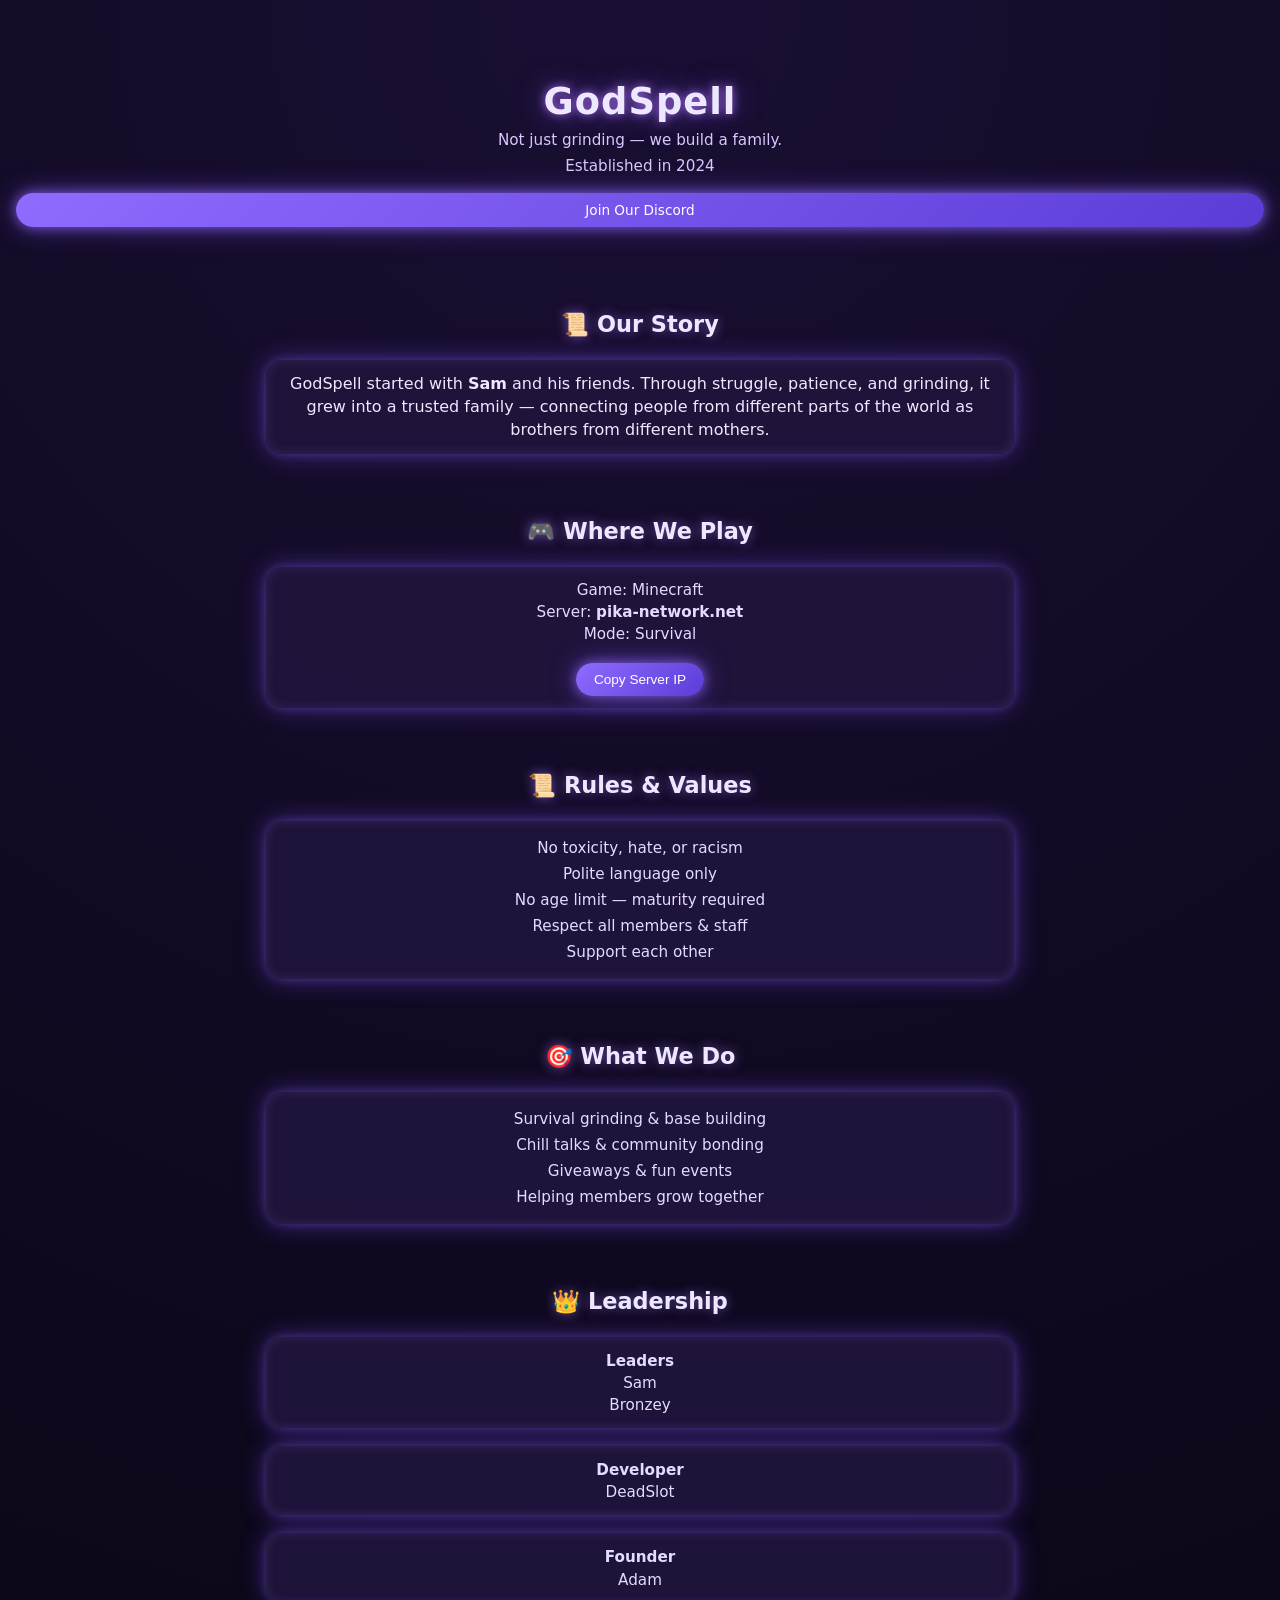
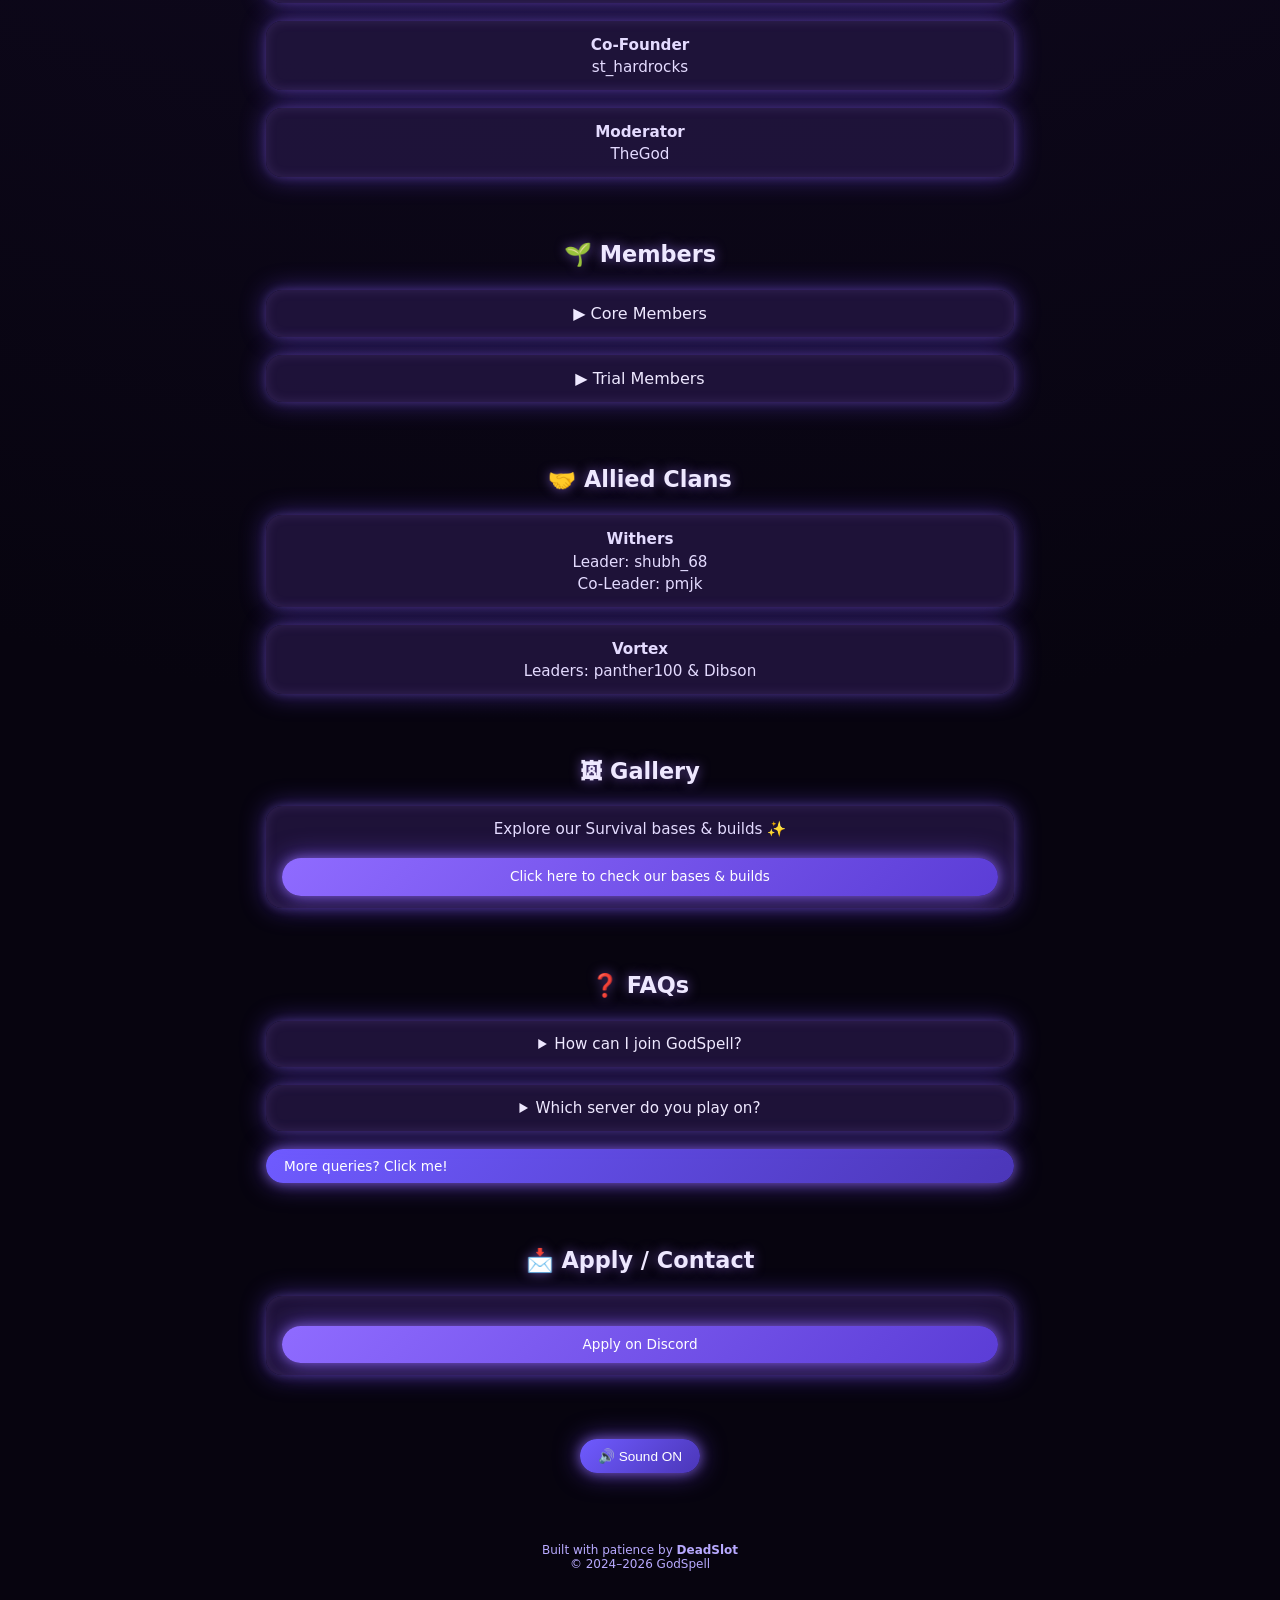
==== commit ea974ba0: "Update index.html" ====
--- a/index.html
+++ b/index.html
@@ -152,11 +152,11 @@
       </div>
     </section>
 
-    <!-- GALLERY -->
+    <!-- GALLERY (FIXED) -->
     <section class="section">
       <h2>🖼 Gallery</h2>
       <div class="card">
-        <p>Check out our Survival bases & builds ✨</p>
+        <p>Explore our Survival bases & builds ✨</p>
         <a class="btn" href="gallery.html" target="_blank">
           Click here to check our bases & builds
         </a>
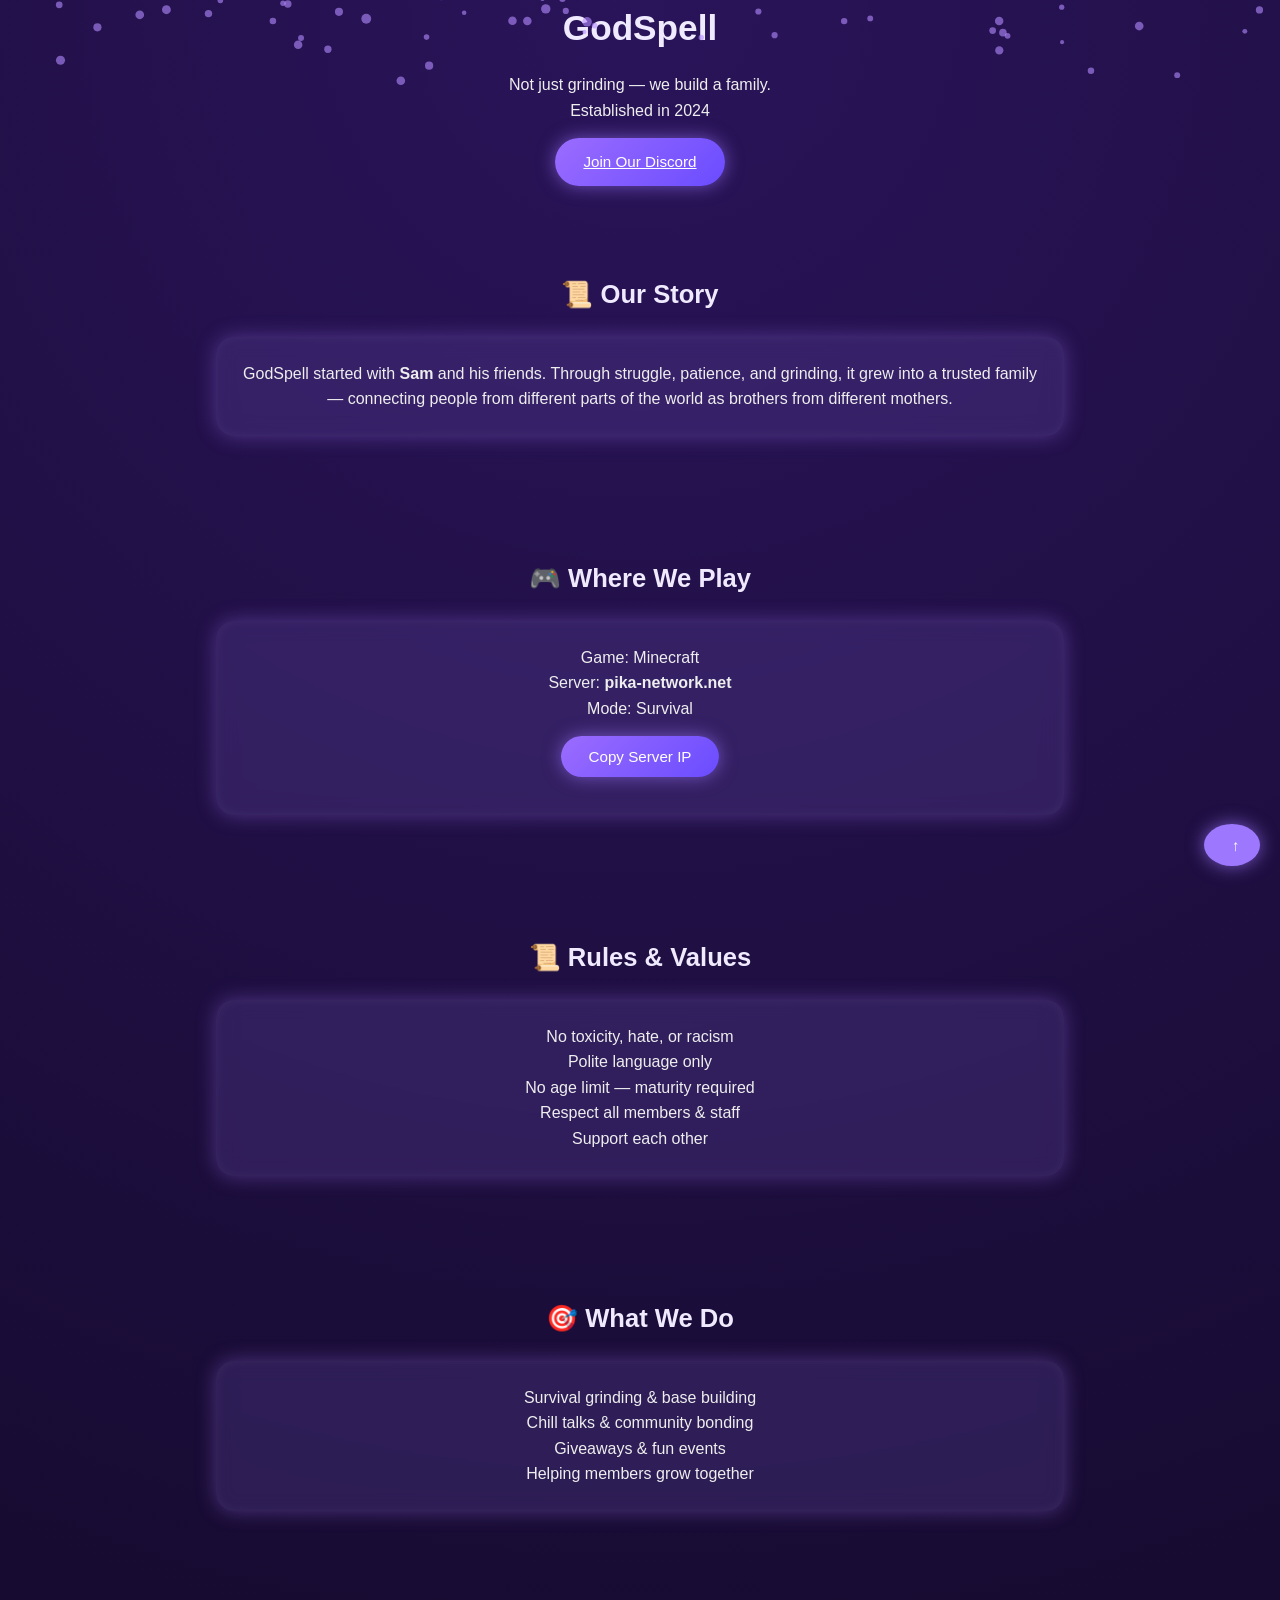
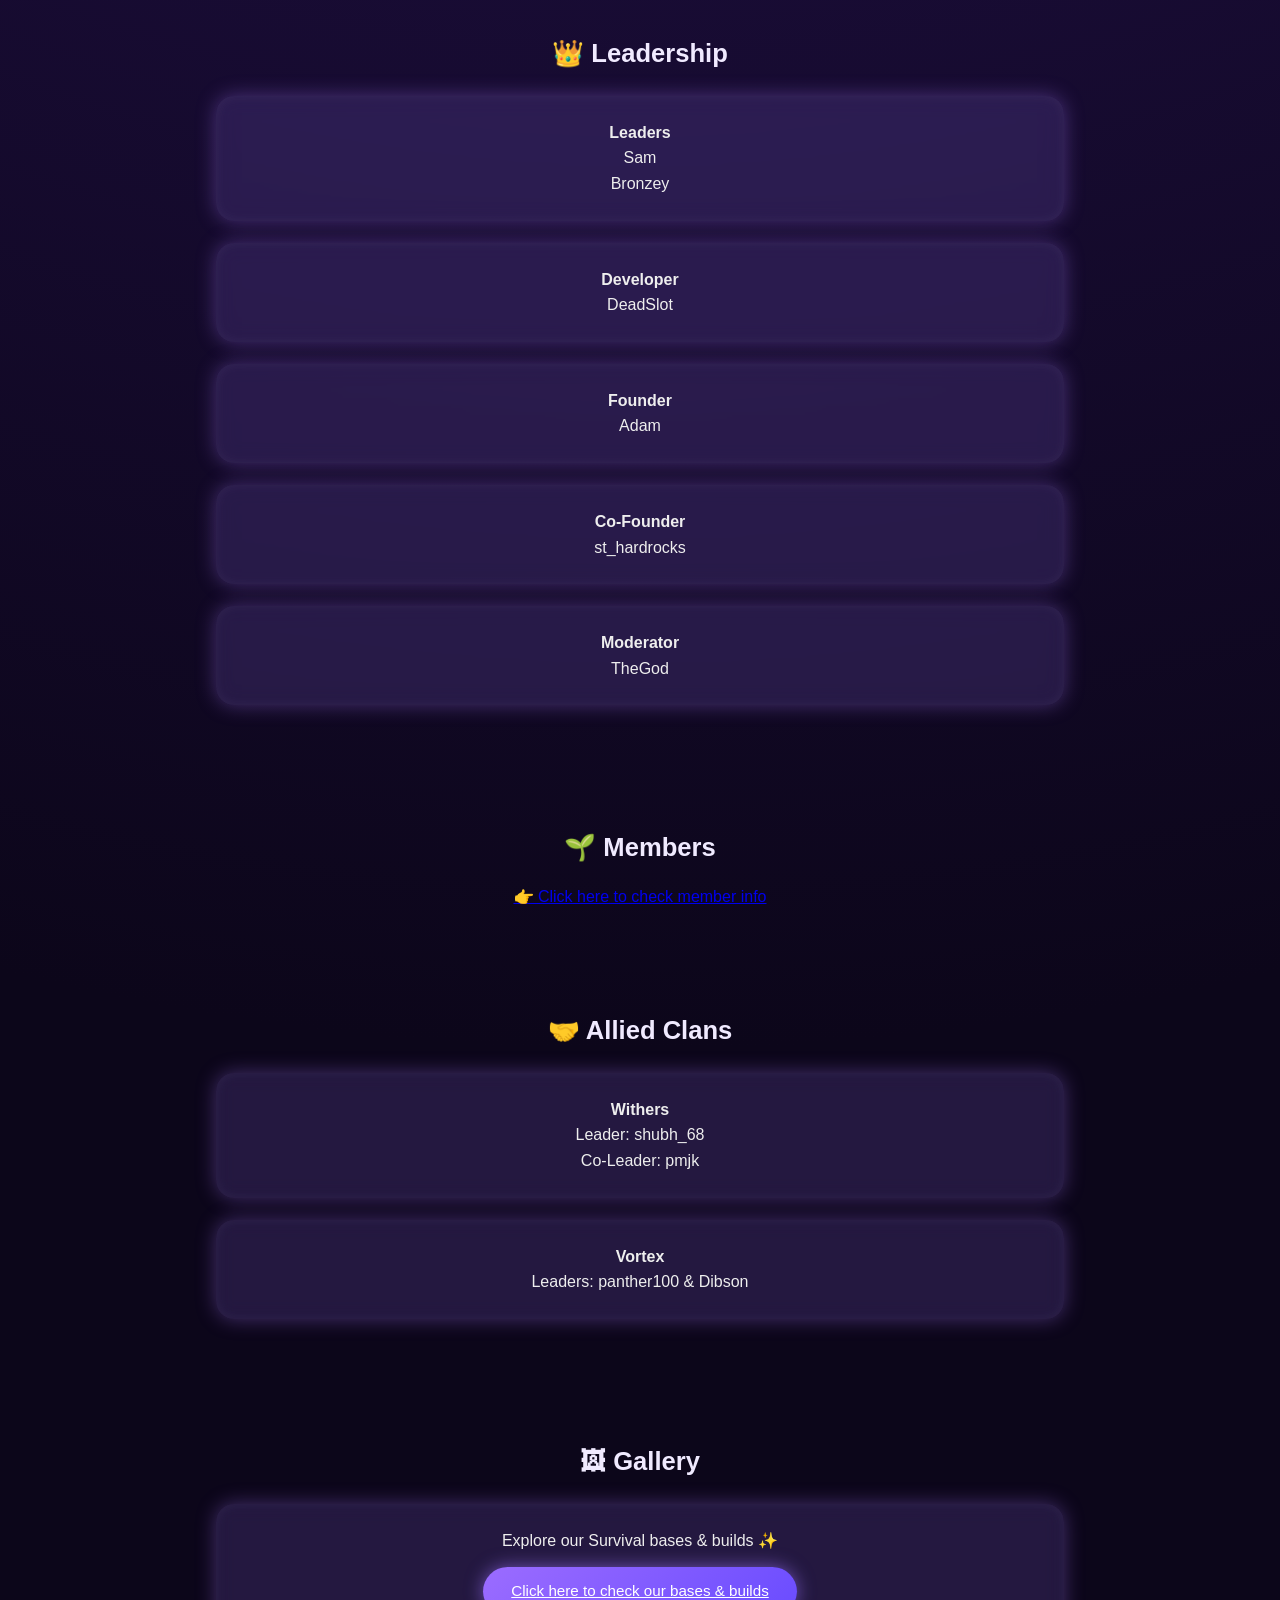
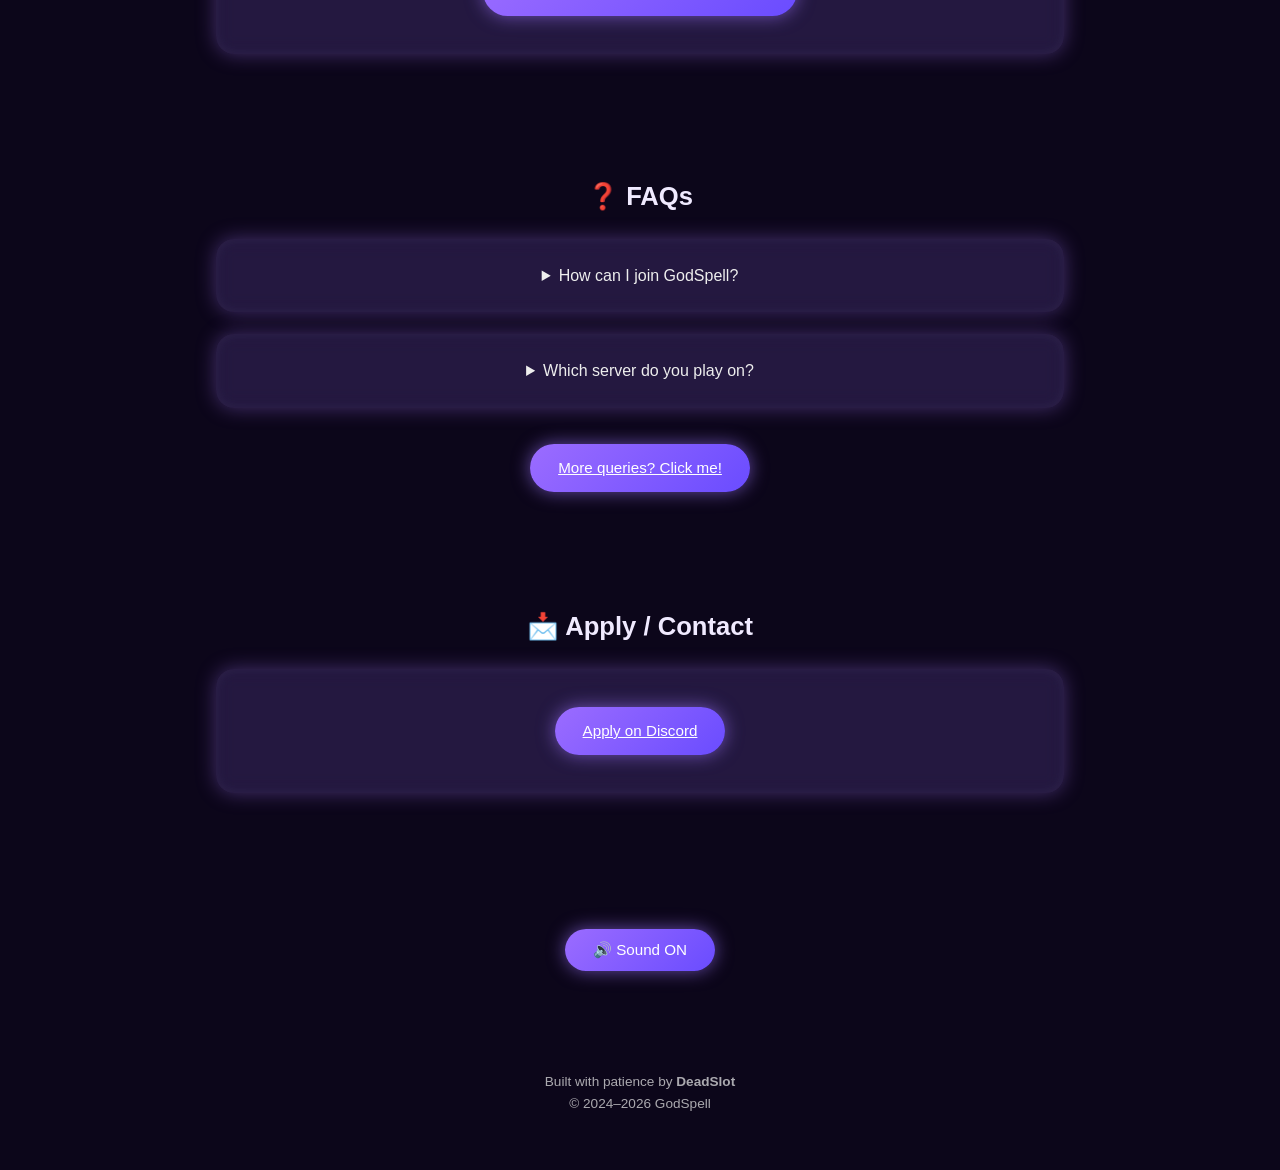
==== commit f2af0fee: "Update index.html" ====
--- a/index.html
+++ b/index.html
@@ -104,36 +104,11 @@
 
     <!-- MEMBERS -->
     <section class="section">
-      <h2>🌱 Members</h2>
+  <h2>🌱 Members</h2>
 
-      <div class="card collapsible">
-        ▶ Core Members
-        <div class="hidden-content">
-          <p>PIPIPPO</p>
-          <p>BladeOnChoppa</p>
-          <p>Minato672</p>
-          <p>Devilsking1</p>
-          <p>MrBeast_07</p>
-          <p>Slayerknight69</p>
-          <p>cottoncloud01</p>
-          <p>Pro_Dreamy</p>
-          <p>sir_spectro</p>
-          <p>Eight</p>
-          <p>walidwolly09</p>
-        </div>
-      </div>
-
-      <div class="card collapsible">
-        ▶ Trial Members
-        <div class="hidden-content">
-          <p>VannahX</p>
-          <p>MoonSukes</p>
-          <p>blazacooks</p>
-          <p>BarGaming_</p>
-          <p>KrishnaYt_129</p>
-          <p>Slayer_of_Terra</p>
-        </div>
-      </div>
+  <a href="members.html" class="member-info-btn">
+    👉 Click here to check member info
+  </a>
     </section>
 
     <!-- ALLIES -->
--- a/style.css
+++ b/style.css
@@ -1,233 +1,153 @@
-/* ================= RESET ================= */
+/* ===== RESET ===== */
 * {
   margin: 0;
   padding: 0;
   box-sizing: border-box;
 }
 
-/* ================= BODY ================= */
-body {
-  font-family: "Poppins", system-ui, sans-serif;
-  background: radial-gradient(circle at top, #1a0f33, #07040f 70%);
-  color: #eee8ff;
-  overflow-x: hidden;
+html, body {
+  width: 100%;
+  min-height: 100%;
 }
 
-/* ================= HERO ================= */
-.hero {
+body {
+  font-family: "Poppins", Arial, sans-serif;
+  background: radial-gradient(circle at top, #2a145a 0%, #0c061a 60%);
+  color: #eee;
   text-align: center;
-  padding: 80px 16px 60px;
+  line-height: 1.6;
 }
 
-.hero h1 {
-  font-size: 2.3rem;
-  letter-spacing: 1px;
-  text-shadow:
-    0 0 10px rgba(180,120,255,0.8),
-    0 0 28px rgba(140,90,255,0.6);
+/* ===== GLOBAL SPACING ===== */
+section {
+  max-width: 900px;
+  margin: 48px auto;
+  padding: 26px;
 }
 
-.subtitle {
-  font-size: 0.95rem;
-  color: #d6c8ff;
-  margin-top: 8px;
+/* ===== HEADINGS ===== */
+h1, h2, h3 {
+  margin-bottom: 16px;
+  font-weight: 600;
+  color: #f0eaff;
 }
 
-/* ================= CONTAINER ================= */
-.container {
-  max-width: 780px;
-  margin: auto;
-  padding: 24px 16px 90px;
+h1 {
+  font-size: 2.2rem;
 }
 
-/* ================= SECTIONS ================= */
-.section {
-  margin-bottom: 64px; /* FIXED SPACING */
+h2 {
+  font-size: 1.6rem;
 }
 
-.section h2 {
-  text-align: center;
-  font-size: 1.4rem;
-  margin-bottom: 22px;
-  text-shadow: 0 0 12px rgba(160,120,255,0.6);
+/* ===== CARDS / BOXES ===== */
+.card {
+  background: rgba(110, 80, 180, 0.25);
+  border-radius: 18px;
+  padding: 24px;
+  margin: 22px auto;
+  box-shadow:
+    0 0 20px rgba(170, 120, 255, 0.35),
+    inset 0 0 14px rgba(255,255,255,0.05);
+  backdrop-filter: blur(10px);
 }
 
-/* ================= CARDS ================= */
-.card {
-  background: rgba(32,20,60,0.92);
-  border-radius: 16px;
-  padding: 12px 16px; /* COMPACT */
-  margin-bottom: 18px;
-  text-align: center;
-  line-height: 1.45;
-  position: relative;
-
-  box-shadow:
-    0 0 10px rgba(160,120,255,0.25),
-    0 0 26px rgba(120,80,255,0.45),
-    inset 0 0 12px rgba(180,140,255,0.15);
-
-  animation: neonPulse 7s ease-in-out infinite;
+/* ===== BUTTONS ===== */
+button, .btn {
+  display: inline-block;
+  margin: 14px auto;
+  padding: 12px 28px;
+  border-radius: 30px;
+  border: none;
+  cursor: pointer;
+  font-size: 0.95rem;
+  background: linear-gradient(135deg, #9b6cff, #6a4cff);
+  color: #fff;
+  box-shadow: 0 0 18px rgba(160,120,255,0.6);
+  transition: transform 0.2s ease, box-shadow 0.2s ease;
 }
 
-/* Neon idle glow */
-@keyframes neonPulse {
-  0% {
-    box-shadow:
-      0 0 10px rgba(160,120,255,0.25),
-      0 0 26px rgba(120,80,255,0.45),
-      inset 0 0 12px rgba(180,140,255,0.15);
+button:hover, .btn:hover {
+  transform: translateY(-2px);
+  box-shadow: 0 0 26px rgba(180,140,255,0.9);
+}
+
+/* ===== GOOGLE-STYLE SEARCH BAR ===== */
+.search-wrap {
+  margin: 30px auto;
+  max-width: 560px;
+}
+
+.search-wrap input {
+  width: 100%;
+  padding: 14px 22px;
+  border-radius: 40px;
+  border: none;
+  outline: none;
+  font-size: 1rem;
+  background: #1a0f33;
+  color: #fff;
+  box-shadow: 0 0 22px rgba(160,120,255,0.6);
+}
+
+/* ===== MEMBERS TOGGLE ===== */
+.member-toggle {
+  cursor: pointer;
+  margin-top: 14px;
+}
+
+.member-list {
+  max-height: 0;
+  overflow: hidden;
+  transition: max-height 0.45s ease;
+}
+
+.member-list.open {
+  max-height: 500px;
+}
+
+/* ===== GALLERY GRID ===== */
+.gallery-grid {
+  display: grid;
+  grid-template-columns: repeat(auto-fit, minmax(160px, 1fr));
+  gap: 18px;
+  margin-top: 28px;
+}
+
+.gallery-grid img {
+  width: 100%;
+  height: 140px;
+  object-fit: cover;
+  border-radius: 14px;
+  box-shadow: 0 0 18px rgba(150,110,255,0.5);
+  transition: transform 0.25s ease, box-shadow 0.25s ease;
+}
+
+.gallery-grid img:hover {
+  transform: scale(1.04);
+  box-shadow: 0 0 30px rgba(180,140,255,0.9);
+}
+
+/* ===== FAQ ===== */
+.faq-item {
+  margin: 14px 0;
+}
+
+/* ===== FOOTER ===== */
+footer {
+  margin: 60px 0 30px;
+  font-size: 0.85rem;
+  opacity: 0.7;
+}
+
+/* ===== MOBILE FIX ===== */
+@media (max-width: 768px) {
+  section {
+    margin: 36px 14px;
+    padding: 20px;
   }
-  50% {
-    box-shadow:
-      0 0 18px rgba(200,160,255,0.55),
-      0 0 42px rgba(150,100,255,0.75),
-      inset 0 0 18px rgba(200,160,255,0.3);
-  }
-  100% {
-    box-shadow:
-      0 0 10px rgba(160,120,255,0.25),
-      0 0 26px rgba(120,80,255,0.45),
-      inset 0 0 12px rgba(180,140,255,0.15);
+
+  h1 {
+    font-size: 1.9rem;
   }
 }
-
-/* Lists inside cards */
-.card.list p {
-  margin: 4px 0;
-}
-
-.card.muted {
-  opacity: 0.75;
-}
-
-/* ================= TEXT ================= */
-.card p,
-.card strong {
-  font-size: 0.95rem;
-  color: #e4dbff;
-}
-
-/* ================= BUTTONS ================= */
-.btn,
-button {
-  display: block;
-  margin: 18px auto 0; /* CENTERED */
-  padding: 9px 18px;   /* NOT BIG */
-  border-radius: 999px;
-  background: linear-gradient(135deg, #8f6bff, #5b3dd6);
-  color: white;
-  font-size: 0.85rem;
-  border: none;
-  text-decoration: none;
-
-  box-shadow:
-    0 0 12px rgba(160,120,255,0.6),
-    0 0 26px rgba(120,80,255,0.6);
-}
-
-.btn.secondary {
-  background: linear-gradient(135deg, #6f5bff, #4b36b8);
-}
-
-.btn:active,
-button:active {
-  transform: scale(0.95);
-}
-
-/* ================= MEMBER TOGGLE (FIXED) ================= */
-.hidden-content {
-  display: none;
-  margin-top: 12px;
-}
-
-.collapsible {
-  cursor: pointer;
-}
-
-.collapsible.open .hidden-content {
-  display: block;
-}
-
-/* ================= FAQ SEARCH ================= */
-.faq-search-wrap {
-  display: flex;
-  justify-content: center;
-  margin-bottom: 36px;
-}
-
-#faqSearch {
-  width: 100%;
-  max-width: 540px;
-  padding: 14px 22px;
-  border-radius: 999px;
-  border: none;
-  outline: none;
-  background: rgba(25,15,55,0.95);
-  color: #fff;
-  font-size: 0.95rem;
-
-  box-shadow:
-    0 0 14px rgba(180,140,255,0.6),
-    0 0 34px rgba(140,90,255,0.8);
-}
-
-#faqSearch::placeholder {
-  color: #cbbcff;
-}
-
-/* ================= DETAILS / FAQ ================= */
-details summary {
-  cursor: pointer;
-  font-size: 0.95rem;
-}
-
-details p {
-  margin-top: 10px;
-}
-
-/* ================= FOOTER ================= */
-footer {
-  margin-top: 70px;
-  text-align: center;
-  font-size: 0.75rem;
-  color: #b8aaff;
-}
-
-/* ================= MOBILE ================= */
-@media (max-width: 520px) {
-  .hero h1 {
-    font-size: 2rem;
-  }
-  .section {
-    margin-bottom: 72px;
-  }
-}
-/* ===== GALLERY UPGRADE (SAFE ADD) ===== */
-
-.gallery-grid {
-  display: grid;
-  grid-template-columns: repeat(auto-fit, minmax(220px, 1fr));
-  gap: 20px;
-}
-
-.gallery-item {
-  border-radius: 18px;
-  overflow: hidden;
-  background: rgba(30, 20, 60, 0.8);
-  box-shadow:
-    0 0 12px rgba(160,120,255,0.4),
-    0 0 30px rgba(120,80,255,0.5);
-}
-
-.gallery-item img {
-  width: 100%;
-  height: 100%;
-  object-fit: cover;
-  transition: transform 0.5s ease, filter 0.5s ease;
-}
-
-.gallery-item:hover img {
-  transform: scale(1.08);
-  filter: brightness(1.15);
-}
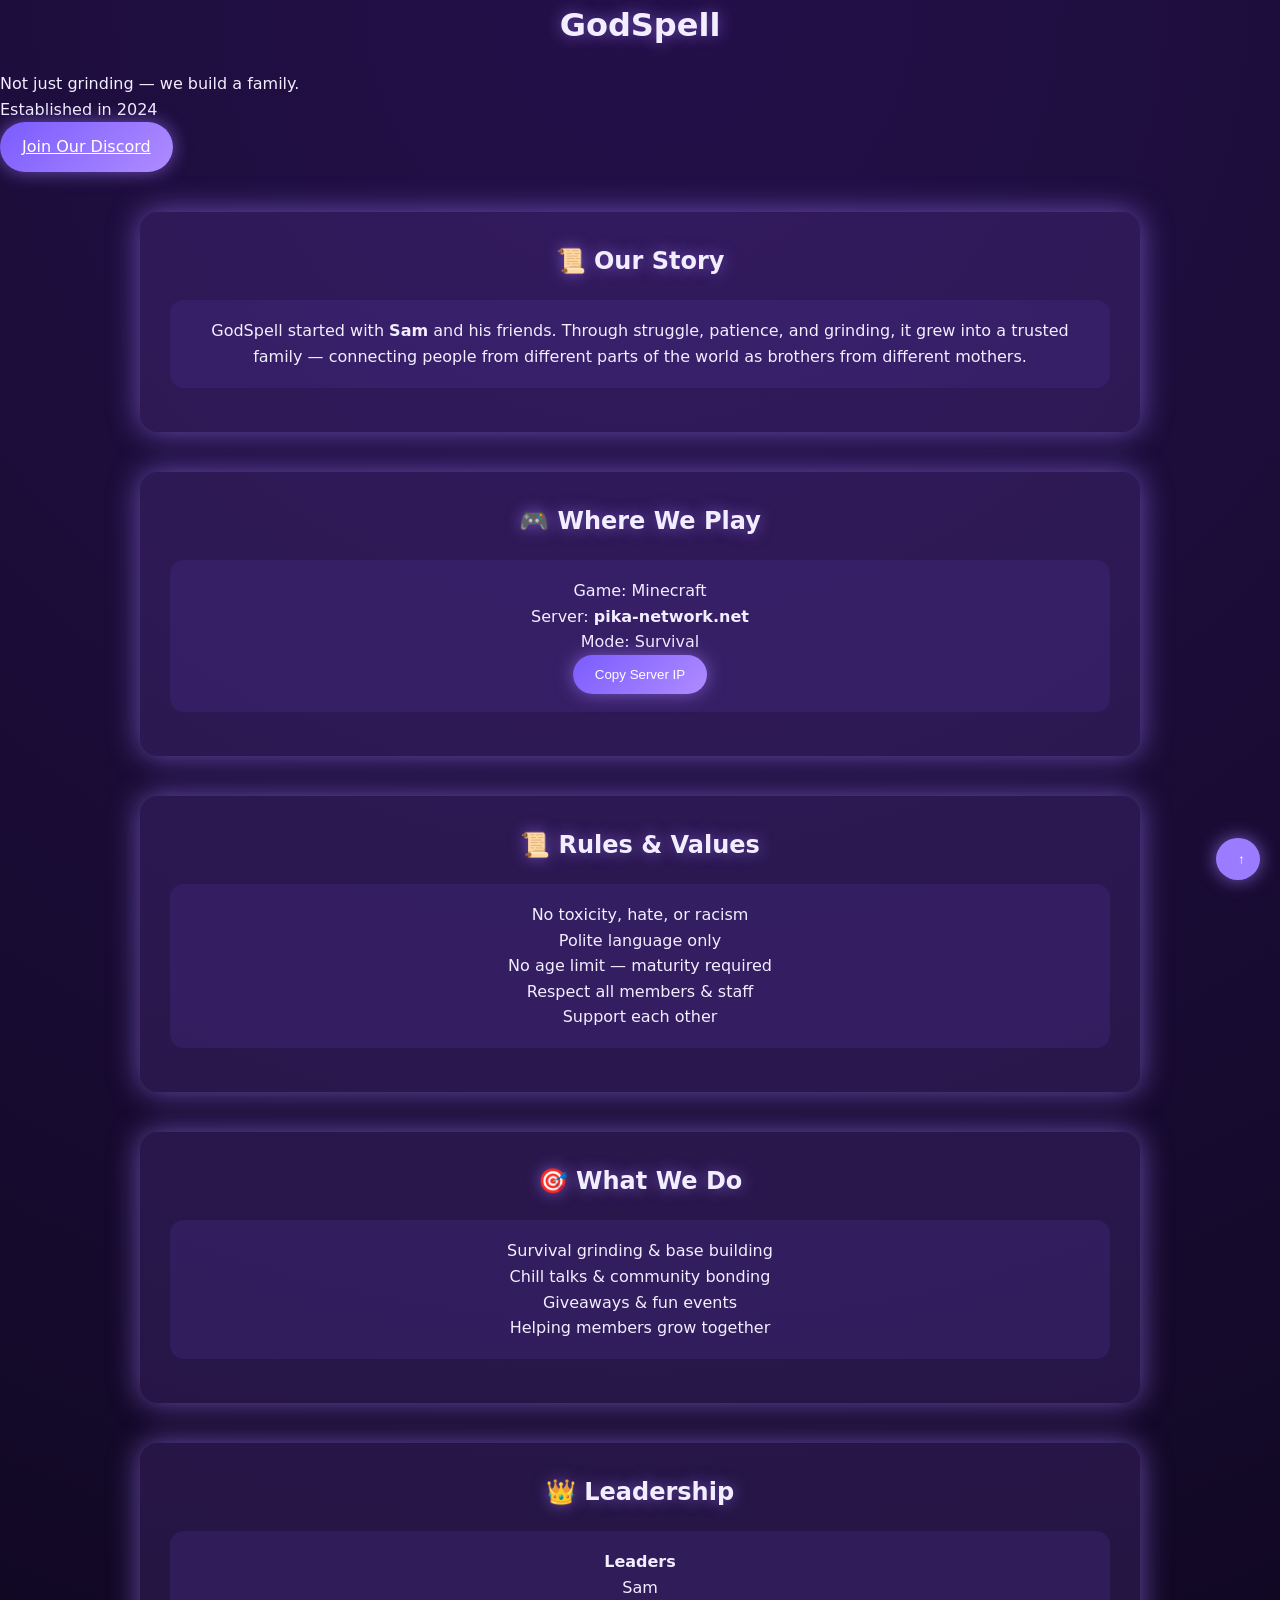
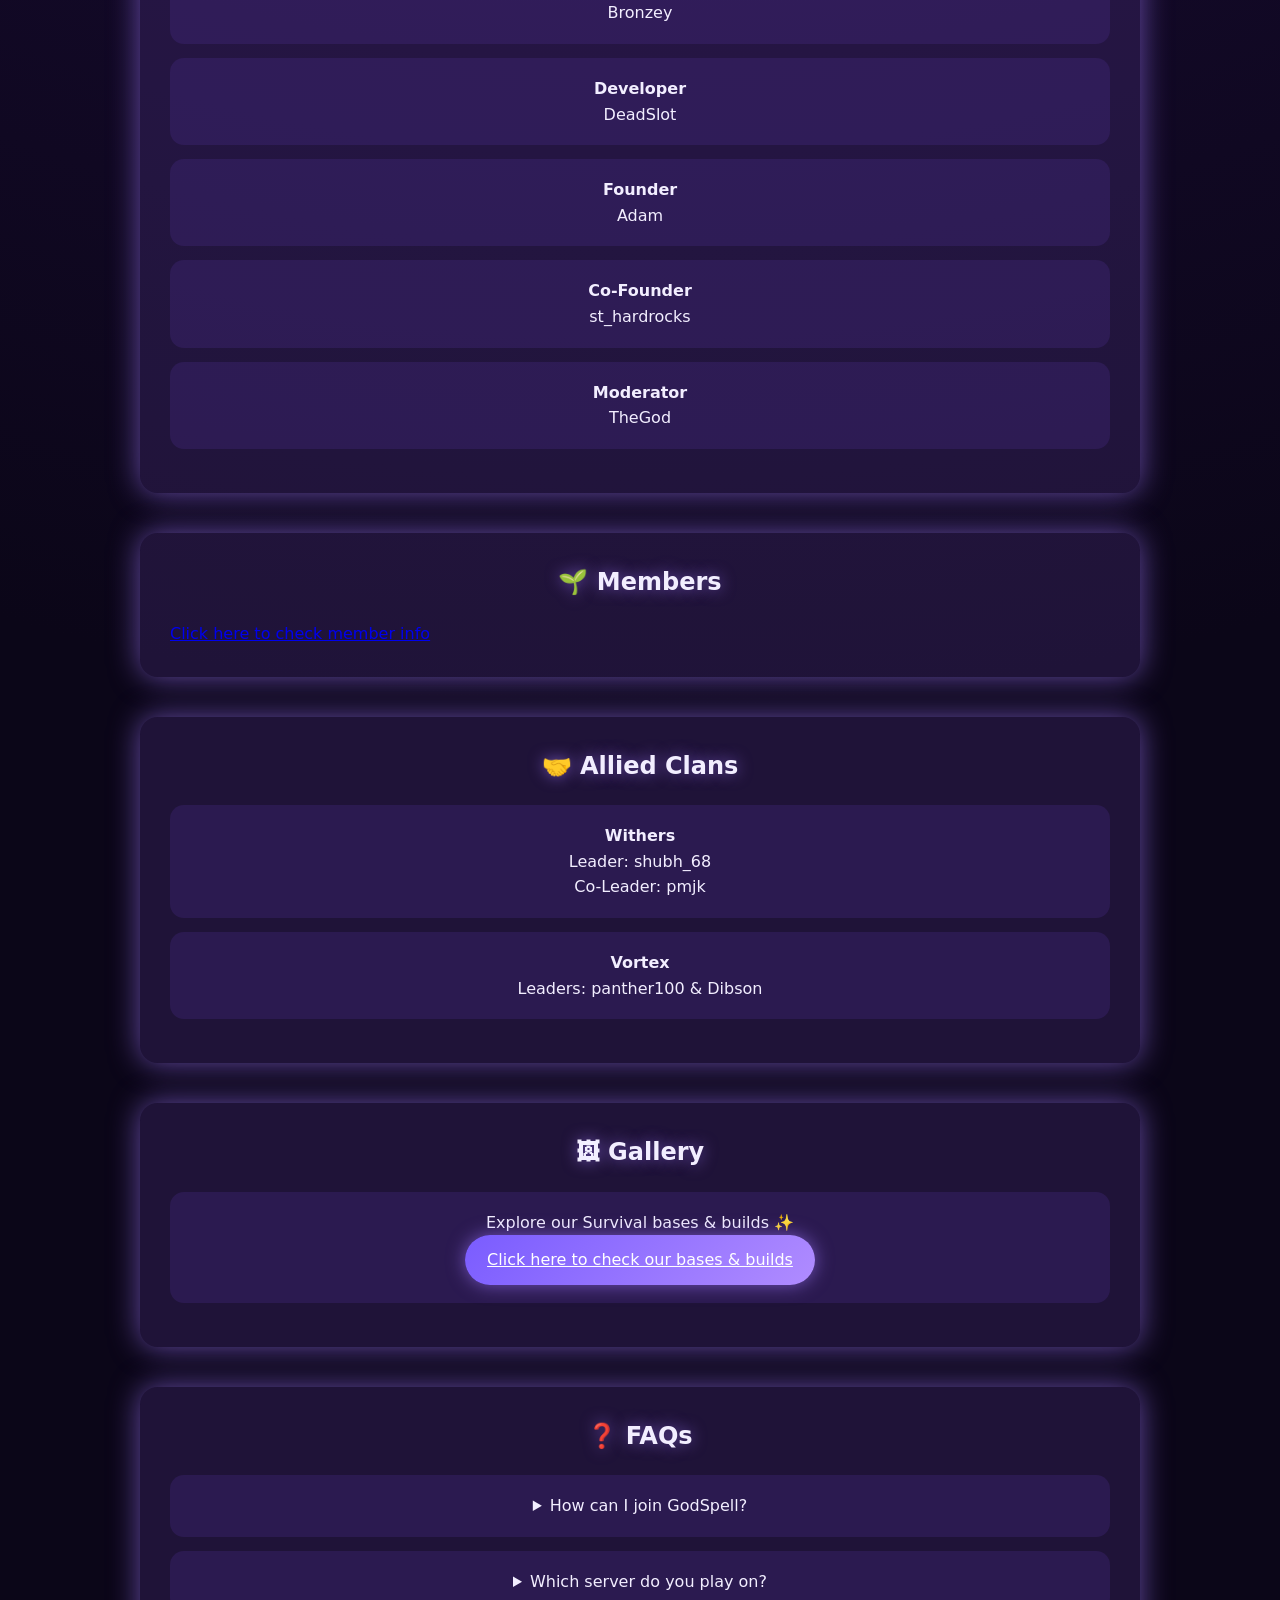
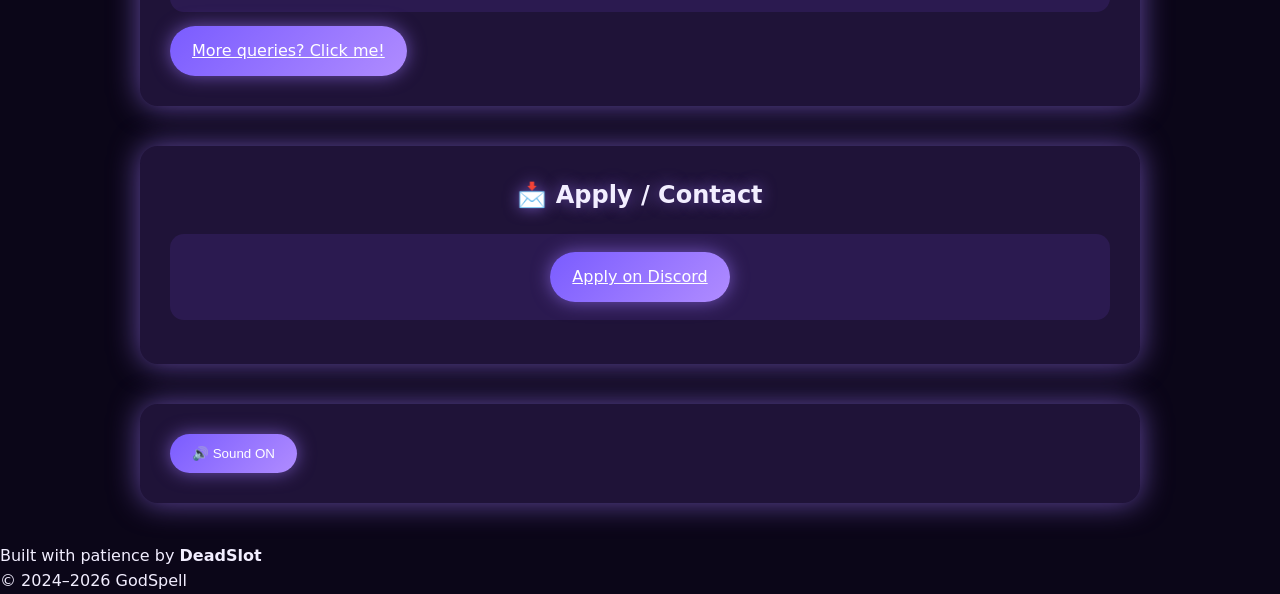
==== commit f2545199: "Update index.html" ====
--- a/index.html
+++ b/index.html
@@ -106,9 +106,7 @@
     <section class="section">
   <h2>🌱 Members</h2>
 
-  <a href="members.html" class="member-info-btn">
-    👉 Click here to check member info
-  </a>
+  <a href="member.html">Click here to check member info</a>
     </section>
 
     <!-- ALLIES -->
--- a/style.css
+++ b/style.css
@@ -1,153 +1,160 @@
-/* ===== RESET ===== */
-* {
-  margin: 0;
-  padding: 0;
-  box-sizing: border-box;
+/* ========== GLOBAL ========== */
+:root{
+  --bg:#0b0618;
+  --card:rgba(120,80,200,.18);
+  --glow:rgba(160,120,255,.6);
+  --text:#f2eeff;
+  --muted:#bcb4ff;
+  --accent:#9b7bff;
 }
 
-html, body {
-  width: 100%;
-  min-height: 100%;
+*{box-sizing:border-box;margin:0;padding:0}
+body{
+  background:radial-gradient(circle at top,#24104a,#0b0618 60%);
+  color:var(--text);
+  font-family:Segoe UI,system-ui;
+  line-height:1.6;
 }
 
-body {
-  font-family: "Poppins", Arial, sans-serif;
-  background: radial-gradient(circle at top, #2a145a 0%, #0c061a 60%);
-  color: #eee;
-  text-align: center;
-  line-height: 1.6;
+/* ========== SECTIONS ========== */
+.section{
+  max-width:1000px;
+  margin:40px auto;
+  padding:30px;
+  background:var(--card);
+  border-radius:18px;
+  box-shadow:0 0 30px var(--glow);
+  animation:fadeUp .8s ease;
 }
 
-/* ===== GLOBAL SPACING ===== */
-section {
-  max-width: 900px;
-  margin: 48px auto;
-  padding: 26px;
+h1,h2{
+  text-align:center;
+  margin-bottom:20px;
+  text-shadow:0 0 15px var(--glow);
 }
 
-/* ===== HEADINGS ===== */
-h1, h2, h3 {
-  margin-bottom: 16px;
-  font-weight: 600;
-  color: #f0eaff;
+/* ========== CARDS ========== */
+.card{
+  background:rgba(80,50,150,.25);
+  padding:18px;
+  margin:14px 0;
+  border-radius:14px;
+  text-align:center;
+  transition:.3s;
+}
+.card:hover{
+  transform:translateY(-4px);
+  box-shadow:0 0 25px var(--glow);
 }
 
-h1 {
-  font-size: 2.2rem;
+/* ========== BUTTONS ========== */
+button,.btn{
+  display:inline-block;
+  padding:12px 22px;
+  border:none;
+  border-radius:999px;
+  background:linear-gradient(135deg,#7a5cff,#b08cff);
+  color:#fff;
+  cursor:pointer;
+  box-shadow:0 0 18px var(--glow);
+  transition:.3s;
+}
+button:hover,.btn:hover{
+  transform:scale(1.05);
 }
 
-h2 {
-  font-size: 1.6rem;
+/* ========== FAQ SEARCH (GOOGLE STYLE) ========== */
+.search-wrap{
+  display:flex;
+  justify-content:center;
+  margin-bottom:25px;
 }
 
-/* ===== CARDS / BOXES ===== */
-.card {
-  background: rgba(110, 80, 180, 0.25);
-  border-radius: 18px;
-  padding: 24px;
-  margin: 22px auto;
-  box-shadow:
-    0 0 20px rgba(170, 120, 255, 0.35),
-    inset 0 0 14px rgba(255,255,255,0.05);
-  backdrop-filter: blur(10px);
+.search{
+  width:100%;
+  max-width:520px;
+  padding:14px 20px;
+  border-radius:999px;
+  border:none;
+  outline:none;
+  font-size:16px;
+  background:#1a0f35;
+  color:var(--text);
+  box-shadow:0 0 20px var(--glow);
 }
 
-/* ===== BUTTONS ===== */
-button, .btn {
-  display: inline-block;
-  margin: 14px auto;
-  padding: 12px 28px;
-  border-radius: 30px;
-  border: none;
-  cursor: pointer;
-  font-size: 0.95rem;
-  background: linear-gradient(135deg, #9b6cff, #6a4cff);
-  color: #fff;
-  box-shadow: 0 0 18px rgba(160,120,255,0.6);
-  transition: transform 0.2s ease, box-shadow 0.2s ease;
+/* ========== FAQ ITEMS ========== */
+.faq{
+  cursor:pointer;
+  margin:12px 0;
+}
+.faq-title{
+  padding:14px;
+  border-radius:12px;
+  background:rgba(90,60,160,.25);
+}
+.faq-answer{
+  display:none;
+  padding:12px;
+  color:var(--muted);
 }
 
-button:hover, .btn:hover {
-  transform: translateY(-2px);
-  box-shadow: 0 0 26px rgba(180,140,255,0.9);
+/* ========== GALLERY ========== */
+.gallery{
+  display:grid;
+  grid-template-columns:repeat(auto-fit,minmax(160px,1fr));
+  gap:20px;
+}
+.gallery img{
+  width:100%;
+  height:140px;
+  object-fit:cover;
+  border-radius:14px;
+  box-shadow:0 0 20px var(--glow);
+  transition:.3s;
+}
+.gallery img:hover{
+  transform:scale(1.05);
 }
 
-/* ===== GOOGLE-STYLE SEARCH BAR ===== */
-.search-wrap {
-  margin: 30px auto;
-  max-width: 560px;
+/* ========== MEMBERS PAGE ========== */
+.member-grid{
+  display:grid;
+  grid-template-columns:repeat(auto-fit,minmax(180px,1fr));
+  gap:20px;
 }
 
-.search-wrap input {
-  width: 100%;
-  padding: 14px 22px;
-  border-radius: 40px;
-  border: none;
-  outline: none;
-  font-size: 1rem;
-  background: #1a0f33;
-  color: #fff;
-  box-shadow: 0 0 22px rgba(160,120,255,0.6);
+.member-card{
+  background:rgba(100,70,180,.25);
+  padding:20px;
+  border-radius:16px;
+  text-align:center;
+  cursor:pointer;
+  box-shadow:0 0 18px var(--glow);
+}
+.member-card:hover{
+  transform:translateY(-6px);
 }
 
-/* ===== MEMBERS TOGGLE ===== */
-.member-toggle {
-  cursor: pointer;
-  margin-top: 14px;
+/* ========== POPUP ========== */
+.popup{
+  position:fixed;
+  inset:0;
+  background:rgba(0,0,0,.7);
+  display:none;
+  align-items:center;
+  justify-content:center;
+  z-index:100;
+}
+.popup-content{
+  background:#1a0f35;
+  padding:30px;
+  border-radius:20px;
+  box-shadow:0 0 30px var(--glow);
 }
 
-.member-list {
-  max-height: 0;
-  overflow: hidden;
-  transition: max-height 0.45s ease;
+/* ========== ANIMATION ========== */
+@keyframes fadeUp{
+  from{opacity:0;transform:translateY(20px)}
+  to{opacity:1;transform:none}
 }
-
-.member-list.open {
-  max-height: 500px;
-}
-
-/* ===== GALLERY GRID ===== */
-.gallery-grid {
-  display: grid;
-  grid-template-columns: repeat(auto-fit, minmax(160px, 1fr));
-  gap: 18px;
-  margin-top: 28px;
-}
-
-.gallery-grid img {
-  width: 100%;
-  height: 140px;
-  object-fit: cover;
-  border-radius: 14px;
-  box-shadow: 0 0 18px rgba(150,110,255,0.5);
-  transition: transform 0.25s ease, box-shadow 0.25s ease;
-}
-
-.gallery-grid img:hover {
-  transform: scale(1.04);
-  box-shadow: 0 0 30px rgba(180,140,255,0.9);
-}
-
-/* ===== FAQ ===== */
-.faq-item {
-  margin: 14px 0;
-}
-
-/* ===== FOOTER ===== */
-footer {
-  margin: 60px 0 30px;
-  font-size: 0.85rem;
-  opacity: 0.7;
-}
-
-/* ===== MOBILE FIX ===== */
-@media (max-width: 768px) {
-  section {
-    margin: 36px 14px;
-    padding: 20px;
-  }
-
-  h1 {
-    font-size: 1.9rem;
-  }
-}
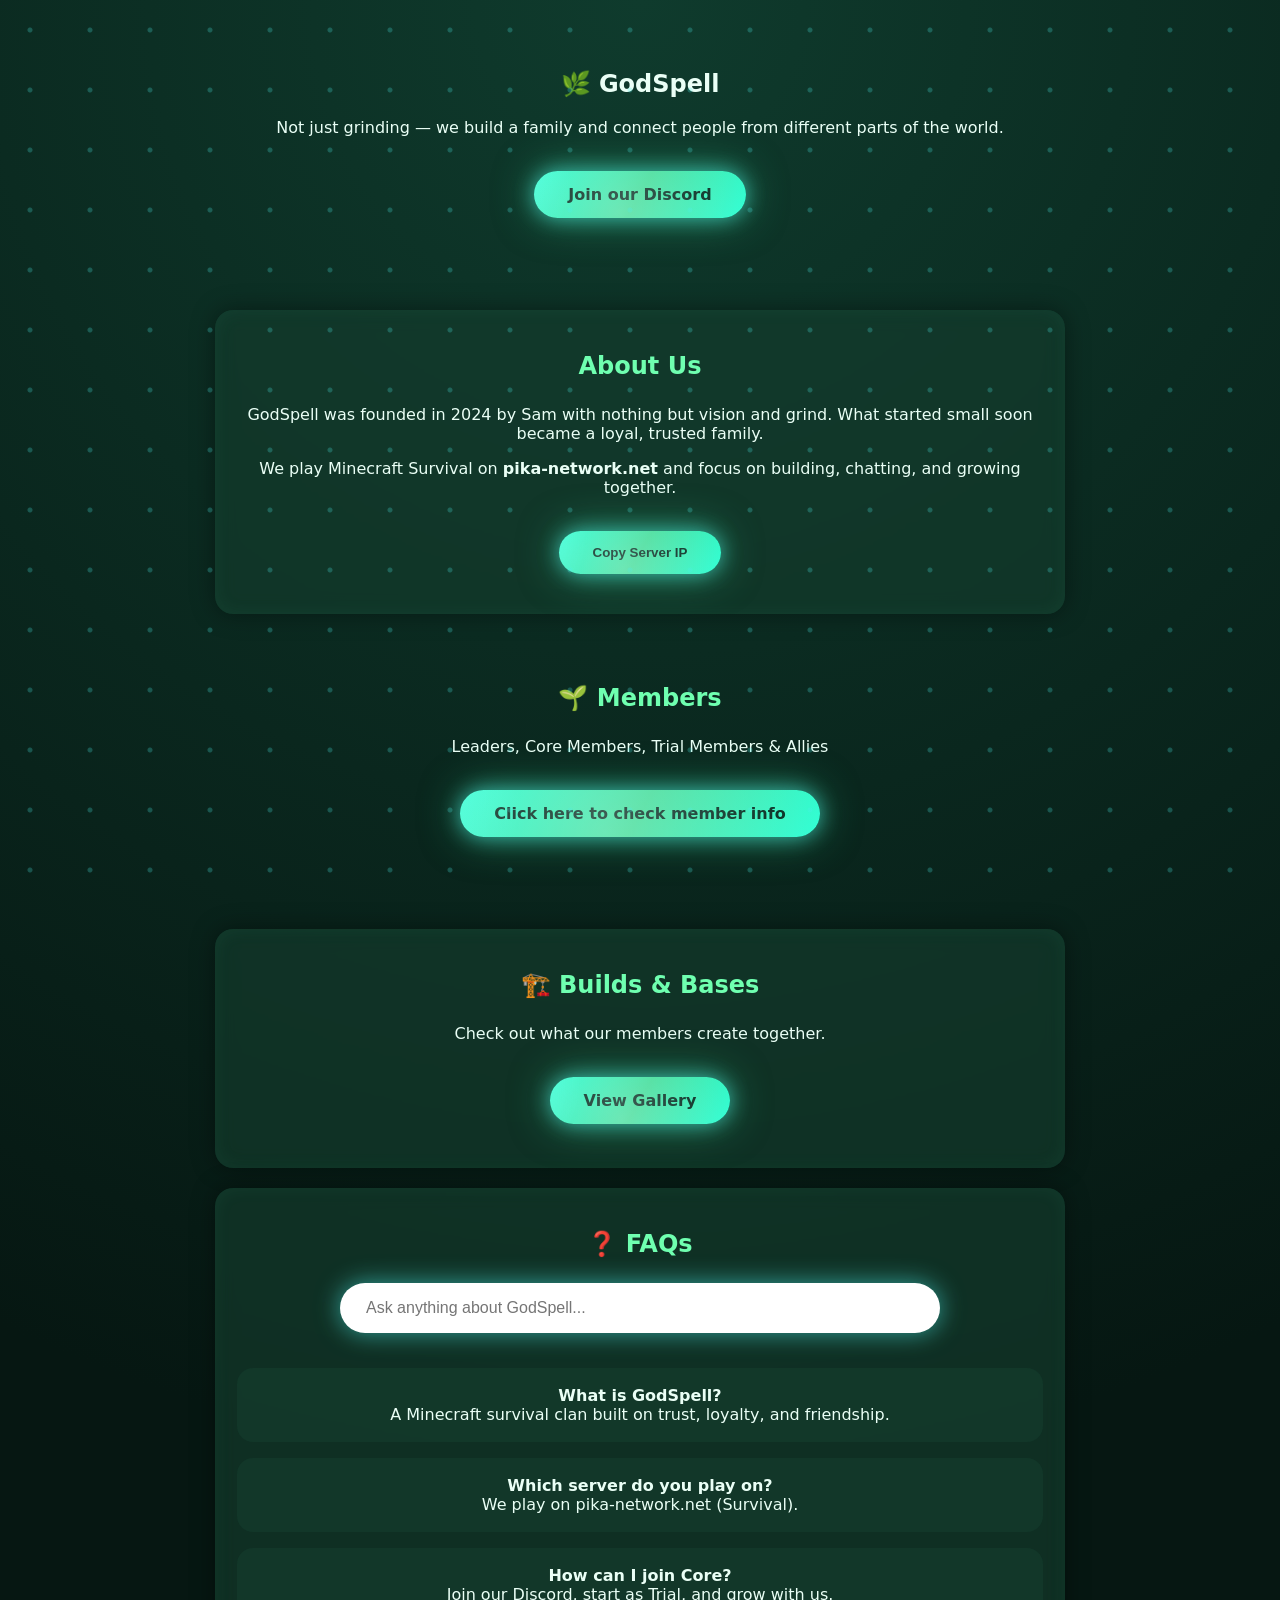
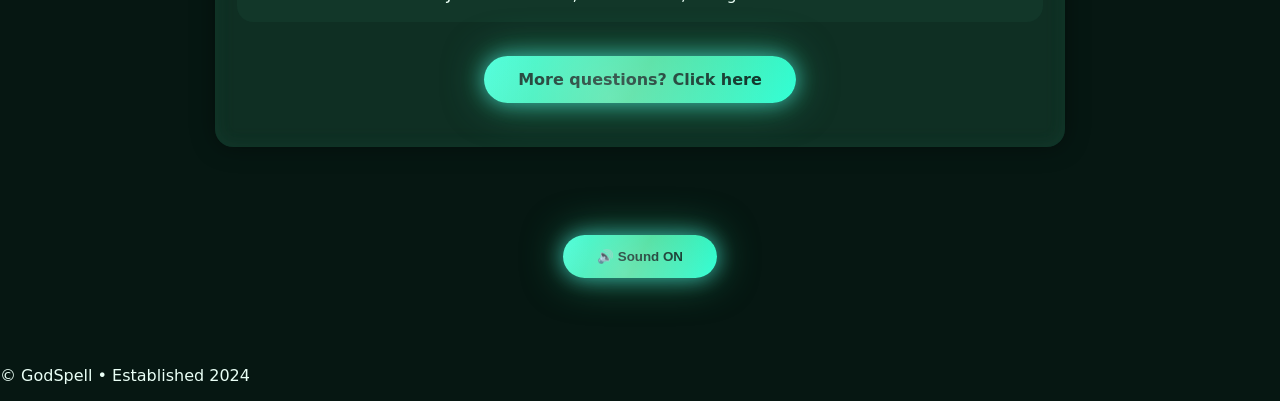
==== commit bf67b266: "Update index.html" ====
--- a/index.html
+++ b/index.html
@@ -1,190 +1,112 @@
 <!DOCTYPE html>
 <html lang="en">
 <head>
-  <meta charset="UTF-8" />
-  <meta name="viewport" content="width=device-width, initial-scale=1.0" />
-  <title>GodSpell | Minecraft Survival Clan</title>
+  <meta charset="UTF-8">
+  <title>GodSpell | Build a Family</title>
+  <meta name="viewport" content="width=device-width, initial-scale=1.0">
 
-  <meta name="description" content="GodSpell is a Minecraft Survival clan on Pika Network. Built as a family, not just a grind. Established in 2024.">
-
-  <link rel="stylesheet" href="style.css" />
+  <!-- CSS -->
+  <link rel="stylesheet" href="style.css">
 </head>
-
 <body>
 
   <!-- HERO -->
-  <header class="hero">
-    <h1>GodSpell</h1>
-    <p class="subtitle">Not just grinding — we build a family.</p>
-    <p class="subtitle">Established in 2024</p>
+  <section class="section">
+    <h1>🌿 GodSpell</h1>
+    <p>
+      Not just grinding — we build a family and connect people from
+      different parts of the world.
+    </p>
 
-    <a class="btn" href="https://discord.gg/YQVF7sy2gR" target="_blank">
-      Join Our Discord
+    <a href="https://discord.gg/YQVF7sy2gR" class="btn">
+      Join our Discord
     </a>
-  </header>
+  </section>
 
-  <!-- MAIN -->
-  <main class="container">
+  <!-- ABOUT -->
+  <section class="section card">
+    <h2>About Us</h2>
+    <p>
+      GodSpell was founded in 2024 by Sam with nothing but vision and grind.
+      What started small soon became a loyal, trusted family.
+    </p>
+    <p>
+      We play Minecraft Survival on <b>pika-network.net</b> and focus on
+      building, chatting, and growing together.
+    </p>
 
-    <!-- STORY -->
-    <section class="section">
-      <h2>📜 Our Story</h2>
-      <div class="card">
-        GodSpell started with <b>Sam</b> and his friends.
-        Through struggle, patience, and grinding, it grew into a trusted family —
-        connecting people from different parts of the world as brothers from different mothers.
+    <button class="btn copy-ip">Copy Server IP</button>
+  </section>
+
+  <!-- MEMBERS PREVIEW -->
+  <section class="section">
+    <h2>🌱 Members</h2>
+    <p>Leaders, Core Members, Trial Members & Allies</p>
+
+    <a href="members.html" class="btn">
+      Click here to check member info
+    </a>
+  </section>
+
+  <!-- GALLERY PREVIEW -->
+  <section class="section card">
+    <h2>🏗️ Builds & Bases</h2>
+    <p>Check out what our members create together.</p>
+
+    <a href="gallery.html" class="btn">
+      View Gallery
+    </a>
+  </section>
+
+  <!-- FAQ -->
+  <section class="section card">
+    <h2>❓ FAQs</h2>
+
+    <div class="search-wrap">
+      <input
+        id="faqSearch"
+        type="text"
+        placeholder="Ask anything about GodSpell..."
+      >
+    </div>
+
+    <div class="faq-item">
+      <b>What is GodSpell?</b>
+      <div class="faq-answer">
+        A Minecraft survival clan built on trust, loyalty, and friendship.
       </div>
-    </section>
+    </div>
 
-    <!-- WHERE WE PLAY -->
-    <section class="section">
-      <h2>🎮 Where We Play</h2>
-      <div class="card">
-        <p>Game: Minecraft</p>
-        <p>Server: <b>pika-network.net</b></p>
-        <p>Mode: Survival</p>
+    <div class="faq-item">
+      <b>Which server do you play on?</b>
+      <div class="faq-answer">
+        We play on pika-network.net (Survival).
+      </div>
+    </div>
 
-        <button class="btn copy-ip">Copy Server IP</button>
+    <div class="faq-item">
+      <b>How can I join Core?</b>
+      <div class="faq-answer">
+        Join our Discord, start as Trial, and grow with us.
       </div>
-    </section>
+    </div>
 
-    <!-- RULES -->
-    <section class="section">
-      <h2>📜 Rules & Values</h2>
-      <div class="card list">
-        <p>No toxicity, hate, or racism</p>
-        <p>Polite language only</p>
-        <p>No age limit — maturity required</p>
-        <p>Respect all members & staff</p>
-        <p>Support each other</p>
-      </div>
-    </section>
+    <a href="faq.html" class="btn">
+      More questions? Click here
+    </a>
+  </section>
 
-    <!-- ACTIVITIES -->
-    <section class="section">
-      <h2>🎯 What We Do</h2>
-      <div class="card list">
-        <p>Survival grinding & base building</p>
-        <p>Chill talks & community bonding</p>
-        <p>Giveaways & fun events</p>
-        <p>Helping members grow together</p>
-      </div>
-    </section>
+  <!-- SOUND TOGGLE -->
+  <section class="section">
+    <button class="btn sound-toggle">🔊 Sound ON</button>
+  </section>
 
-    <!-- LEADERSHIP -->
-    <section class="section">
-      <h2>👑 Leadership</h2>
-
-      <div class="card">
-        <strong>Leaders</strong>
-        <p>Sam</p>
-        <p>Bronzey</p>
-      </div>
-
-      <div class="card">
-        <strong>Developer</strong>
-        <p>DeadSlot</p>
-      </div>
-
-      <div class="card">
-        <strong>Founder</strong>
-        <p>Adam</p>
-      </div>
-
-      <div class="card">
-        <strong>Co-Founder</strong>
-        <p>st_hardrocks</p>
-      </div>
-
-      <div class="card">
-        <strong>Moderator</strong>
-        <p>TheGod</p>
-      </div>
-    </section>
-
-    <!-- MEMBERS -->
-    <section class="section">
-  <h2>🌱 Members</h2>
-
-  <a href="member.html">Click here to check member info</a>
-    </section>
-
-    <!-- ALLIES -->
-    <section class="section">
-      <h2>🤝 Allied Clans</h2>
-
-      <div class="card">
-        <strong>Withers</strong>
-        <p>Leader: shubh_68</p>
-        <p>Co-Leader: pmjk</p>
-      </div>
-
-      <div class="card">
-        <strong>Vortex</strong>
-        <p>Leaders: panther100 & Dibson</p>
-      </div>
-    </section>
-
-    <!-- GALLERY (FIXED) -->
-    <section class="section">
-      <h2>🖼 Gallery</h2>
-      <div class="card">
-        <p>Explore our Survival bases & builds ✨</p>
-        <a class="btn" href="gallery.html" target="_blank">
-          Click here to check our bases & builds
-        </a>
-      </div>
-    </section>
-
-    <!-- FAQ -->
-    <section class="section">
-      <h2>❓ FAQs</h2>
-
-      <details class="card">
-        <summary>How can I join GodSpell?</summary>
-        <p>Join our Discord and apply for Trial or Core member.</p>
-      </details>
-
-      <details class="card">
-        <summary>Which server do you play on?</summary>
-        <p>We play Minecraft Survival on pika-network.net</p>
-      </details>
-
-      <a class="btn secondary" href="faq.html">
-        More queries? Click me!
-      </a>
-    </section>
-
-    <!-- APPLY -->
-    <section class="section">
-      <h2>📩 Apply / Contact</h2>
-      <div class="card">
-        <a class="btn" href="https://discord.gg/YQVF7sy2gR" target="_blank">
-          Apply on Discord
-        </a>
-      </div>
-    </section>
-
-    <!-- SOUND TOGGLE -->
-    <section class="section">
-      <button id="sound-toggle" class="btn secondary">
-        🔊 Sound ON
-      </button>
-    </section>
-
-    <!-- FOOTER -->
-    <footer>
-      Built with patience by <b>DeadSlot</b><br />
-      © 2024–2026 GodSpell
-    </footer>
-
-  </main>
-
-  <!-- CLICK SOUND -->
-  <audio id="click-sound" src="sounds/click.mp3"></audio>
+  <!-- FOOTER -->
+  <footer>
+    <p>© GodSpell • Established 2024</p>
+  </footer>
 
   <!-- JS -->
   <script src="script.js"></script>
-
 </body>
 </html>
--- a/style.css
+++ b/style.css
@@ -1,160 +1,220 @@
-/* ========== GLOBAL ========== */
-:root{
-  --bg:#0b0618;
-  --card:rgba(120,80,200,.18);
-  --glow:rgba(160,120,255,.6);
-  --text:#f2eeff;
-  --muted:#bcb4ff;
-  --accent:#9b7bff;
-}
-
-*{box-sizing:border-box;margin:0;padding:0}
-body{
-  background:radial-gradient(circle at top,#24104a,#0b0618 60%);
-  color:var(--text);
-  font-family:Segoe UI,system-ui;
-  line-height:1.6;
-}
-
-/* ========== SECTIONS ========== */
-.section{
-  max-width:1000px;
-  margin:40px auto;
-  padding:30px;
-  background:var(--card);
-  border-radius:18px;
-  box-shadow:0 0 30px var(--glow);
-  animation:fadeUp .8s ease;
-}
-
-h1,h2{
-  text-align:center;
-  margin-bottom:20px;
-  text-shadow:0 0 15px var(--glow);
-}
-
-/* ========== CARDS ========== */
-.card{
-  background:rgba(80,50,150,.25);
-  padding:18px;
-  margin:14px 0;
-  border-radius:14px;
-  text-align:center;
-  transition:.3s;
-}
-.card:hover{
-  transform:translateY(-4px);
-  box-shadow:0 0 25px var(--glow);
-}
-
-/* ========== BUTTONS ========== */
-button,.btn{
-  display:inline-block;
-  padding:12px 22px;
-  border:none;
-  border-radius:999px;
-  background:linear-gradient(135deg,#7a5cff,#b08cff);
-  color:#fff;
-  cursor:pointer;
-  box-shadow:0 0 18px var(--glow);
-  transition:.3s;
-}
-button:hover,.btn:hover{
-  transform:scale(1.05);
-}
-
-/* ========== FAQ SEARCH (GOOGLE STYLE) ========== */
-.search-wrap{
-  display:flex;
-  justify-content:center;
-  margin-bottom:25px;
-}
-
-.search{
-  width:100%;
-  max-width:520px;
-  padding:14px 20px;
-  border-radius:999px;
-  border:none;
-  outline:none;
-  font-size:16px;
-  background:#1a0f35;
-  color:var(--text);
-  box-shadow:0 0 20px var(--glow);
-}
-
-/* ========== FAQ ITEMS ========== */
-.faq{
-  cursor:pointer;
-  margin:12px 0;
-}
-.faq-title{
-  padding:14px;
-  border-radius:12px;
-  background:rgba(90,60,160,.25);
-}
-.faq-answer{
-  display:none;
-  padding:12px;
-  color:var(--muted);
-}
-
-/* ========== GALLERY ========== */
-.gallery{
-  display:grid;
-  grid-template-columns:repeat(auto-fit,minmax(160px,1fr));
-  gap:20px;
-}
-.gallery img{
-  width:100%;
-  height:140px;
-  object-fit:cover;
-  border-radius:14px;
-  box-shadow:0 0 20px var(--glow);
-  transition:.3s;
-}
-.gallery img:hover{
-  transform:scale(1.05);
-}
-
-/* ========== MEMBERS PAGE ========== */
-.member-grid{
-  display:grid;
-  grid-template-columns:repeat(auto-fit,minmax(180px,1fr));
-  gap:20px;
-}
-
-.member-card{
-  background:rgba(100,70,180,.25);
-  padding:20px;
-  border-radius:16px;
-  text-align:center;
-  cursor:pointer;
-  box-shadow:0 0 18px var(--glow);
-}
-.member-card:hover{
-  transform:translateY(-6px);
-}
-
-/* ========== POPUP ========== */
-.popup{
-  position:fixed;
-  inset:0;
-  background:rgba(0,0,0,.7);
-  display:none;
-  align-items:center;
-  justify-content:center;
-  z-index:100;
-}
-.popup-content{
-  background:#1a0f35;
-  padding:30px;
-  border-radius:20px;
-  box-shadow:0 0 30px var(--glow);
-}
-
-/* ========== ANIMATION ========== */
-@keyframes fadeUp{
-  from{opacity:0;transform:translateY(20px)}
-  to{opacity:1;transform:none}
-}
+/* =========================
+   ROOT + GLOBAL
+========================= */
+:root {
+  --bg-dark: #071f17;
+  --bg-card: rgba(20, 60, 45, 0.65);
+  --green-soft: #6fffb0;
+  --green-main: #3ddc97;
+  --aqua: #4deeea;
+  --text-main: #eafff6;
+  --text-muted: #b6eada;
+}
+
+* {
+  box-sizing: border-box;
+}
+
+body {
+  margin: 0;
+  font-family: "Segoe UI", system-ui, sans-serif;
+  background:
+    radial-gradient(circle at top, #0f3b2d, #061712 70%);
+  color: var(--text-main);
+  overflow-x: hidden;
+}
+
+/* =========================
+   SECTIONS + SPACING
+========================= */
+.section {
+  max-width: 1100px;
+  margin: 70px auto;
+  padding: 0 20px;
+  text-align: center;
+}
+
+.section h2 {
+  margin-bottom: 25px;
+  font-weight: 700;
+  color: var(--green-soft);
+}
+
+/* =========================
+   CARDS
+========================= */
+.card {
+  background: var(--bg-card);
+  border-radius: 18px;
+  padding: 22px;
+  margin: 20px auto;
+  max-width: 850px;
+  box-shadow:
+    0 0 25px rgba(0, 0, 0, 0.4),
+    inset 0 0 20px rgba(100, 255, 200, 0.05);
+  backdrop-filter: blur(10px);
+  animation: floatCard 6s ease-in-out infinite;
+}
+
+@keyframes floatCard {
+  0%, 100% { transform: translateY(0); }
+  50% { transform: translateY(-6px); }
+}
+
+/* =========================
+   BUTTONS – AQUA WATER GLOW
+========================= */
+.btn, button, a.button {
+  display: inline-block;
+  margin: 18px auto;
+  padding: 14px 34px;
+  border-radius: 999px;
+  border: none;
+  background:
+    linear-gradient(120deg, #2fffd5, #3ddc97, #2fffd5);
+  color: #022b1f;
+  font-weight: 700;
+  cursor: pointer;
+  text-decoration: none;
+  position: relative;
+  overflow: hidden;
+
+  box-shadow:
+    0 0 20px rgba(77, 238, 234, 0.6),
+    0 0 40px rgba(61, 220, 151, 0.5);
+
+  animation: aquaGlow 4s linear infinite;
+  transition: transform 0.2s ease;
+}
+
+/* Water flow */
+.btn::before {
+  content: "";
+  position: absolute;
+  top: -50%;
+  left: -100%;
+  width: 200%;
+  height: 200%;
+  background:
+    radial-gradient(circle at 30% 30%, rgba(255,255,255,0.35), transparent 40%),
+    radial-gradient(circle at 70% 70%, rgba(255,255,255,0.25), transparent 45%);
+  animation: waterMove 6s linear infinite;
+}
+
+@keyframes aquaGlow {
+  0% { box-shadow: 0 0 18px rgba(77,238,234,.6); }
+  50% { box-shadow: 0 0 35px rgba(77,238,234,.9); }
+  100% { box-shadow: 0 0 18px rgba(77,238,234,.6); }
+}
+
+@keyframes waterMove {
+  from { transform: translateX(-20%) rotate(0deg); }
+  to   { transform: translateX(20%) rotate(360deg); }
+}
+
+/* Click feedback */
+.btn:active, button:active {
+  transform: scale(0.92);
+}
+
+/* =========================
+   FAQ – GOOGLE STYLE SEARCH
+========================= */
+.search-wrap {
+  display: flex;
+  justify-content: center;
+  margin-bottom: 35px;
+}
+
+.search-wrap input {
+  width: 100%;
+  max-width: 600px;
+  padding: 16px 26px;
+  border-radius: 999px;
+  border: none;
+  outline: none;
+  background: #ffffff;
+  font-size: 16px;
+
+  box-shadow:
+    0 0 25px rgba(77,238,234,.6);
+}
+
+/* =========================
+   FAQ ITEMS
+========================= */
+.faq-item {
+  background: var(--bg-card);
+  border-radius: 16px;
+  padding: 18px 22px;
+  margin: 16px auto;
+  max-width: 900px;
+  cursor: pointer;
+  transition: 0.25s ease;
+}
+
+.faq-item:hover {
+  box-shadow: 0 0 18px rgba(77,238,234,.5);
+}
+
+/* =========================
+   GALLERY GRID
+========================= */
+.gallery-grid {
+  display: grid;
+  grid-template-columns: repeat(auto-fit, minmax(220px, 1fr));
+  gap: 22px;
+}
+
+.gallery-item {
+  border-radius: 16px;
+  overflow: hidden;
+  background: #000;
+  box-shadow: 0 0 18px rgba(77,238,234,.35);
+}
+
+.gallery-item img {
+  width: 100%;
+  height: 100%;
+  object-fit: cover;
+  display: block;
+  transition: transform 0.4s ease;
+}
+
+.gallery-item:hover img {
+  transform: scale(1.08);
+}
+
+/* =========================
+   MEMBER LINK
+========================= */
+.member-link {
+  margin-top: 15px;
+  display: inline-block;
+  color: var(--aqua);
+  font-weight: 600;
+  text-decoration: none;
+}
+
+.member-link:hover {
+  text-decoration: underline;
+}
+
+/* =========================
+   FLOATING PARTICLES (LIFE)
+========================= */
+body::after {
+  content: "";
+  position: fixed;
+  inset: 0;
+  pointer-events: none;
+  background-image:
+    radial-gradient(circle, rgba(77,238,234,.25) 2px, transparent 3px);
+  background-size: 60px 60px;
+  animation: drift 20s linear infinite;
+}
+
+@keyframes drift {
+  from { background-position: 0 0; }
+  to   { background-position: 300px 600px; }
+}
